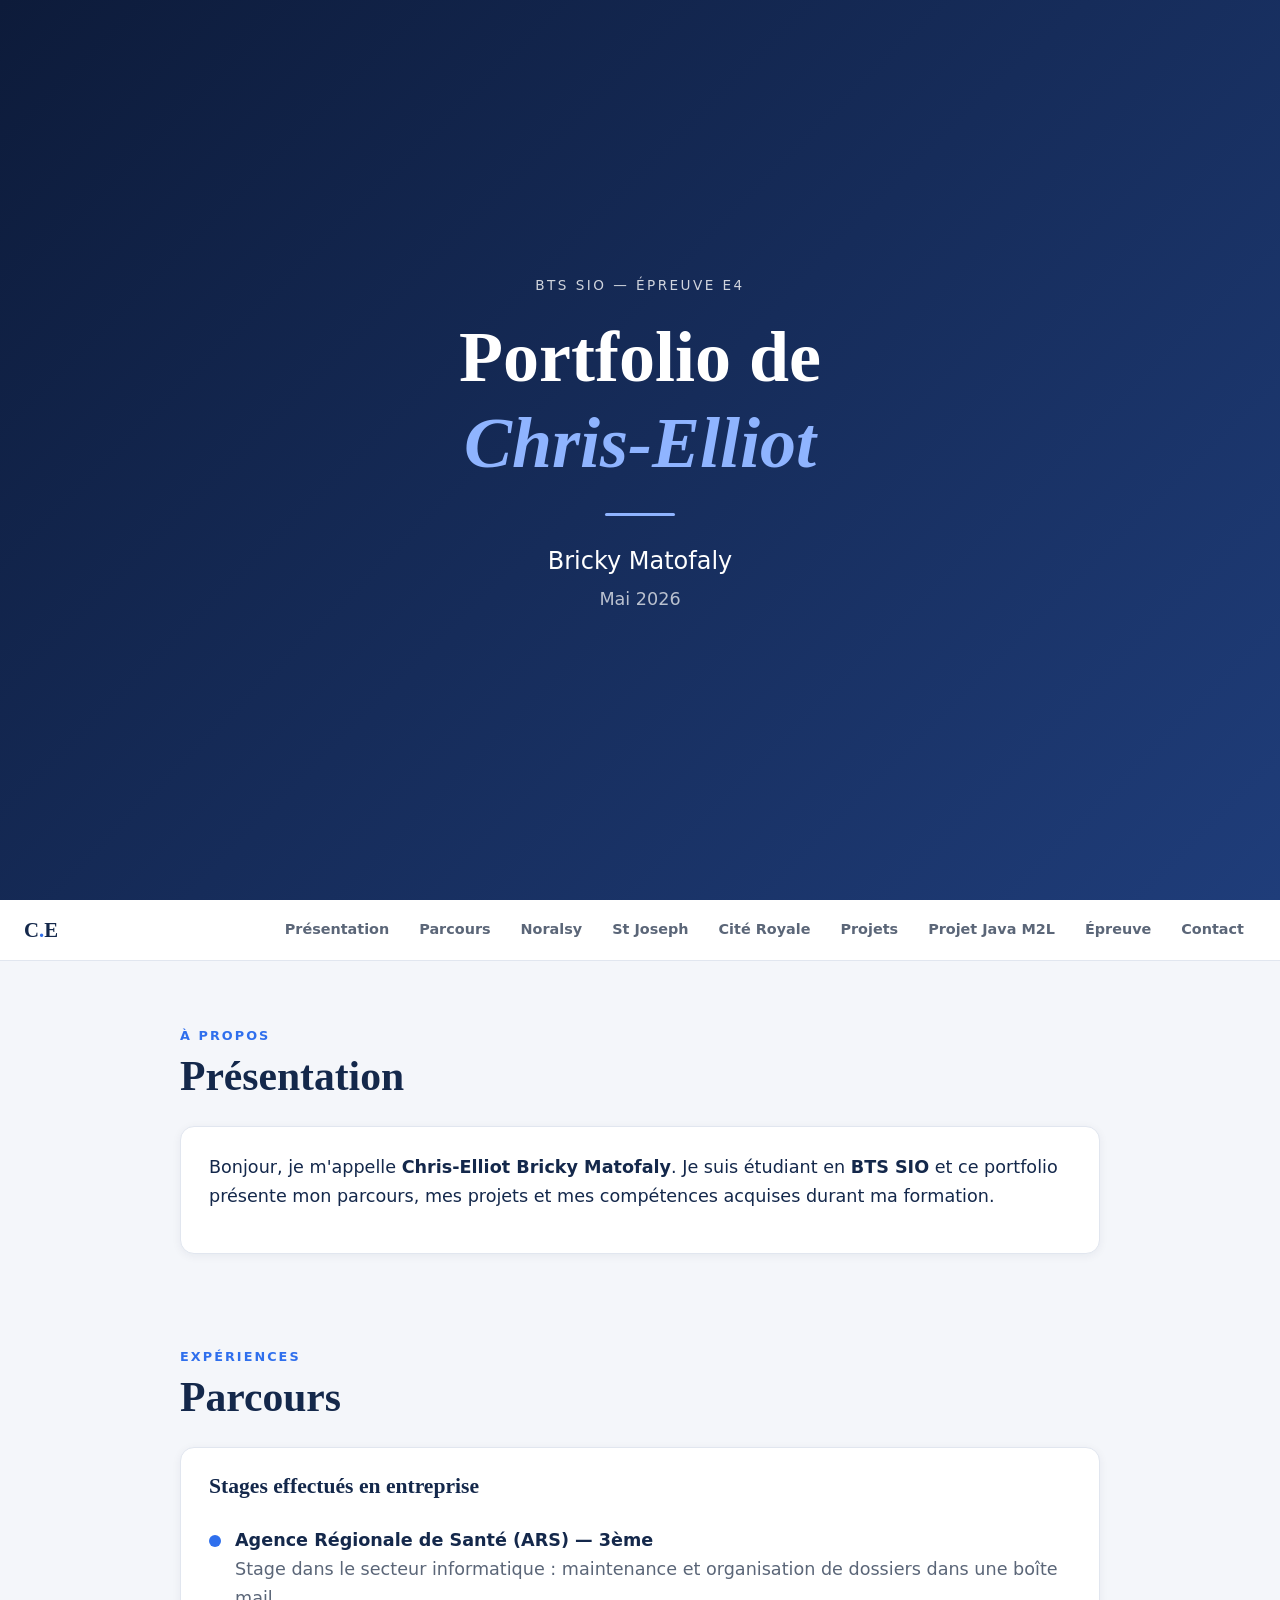
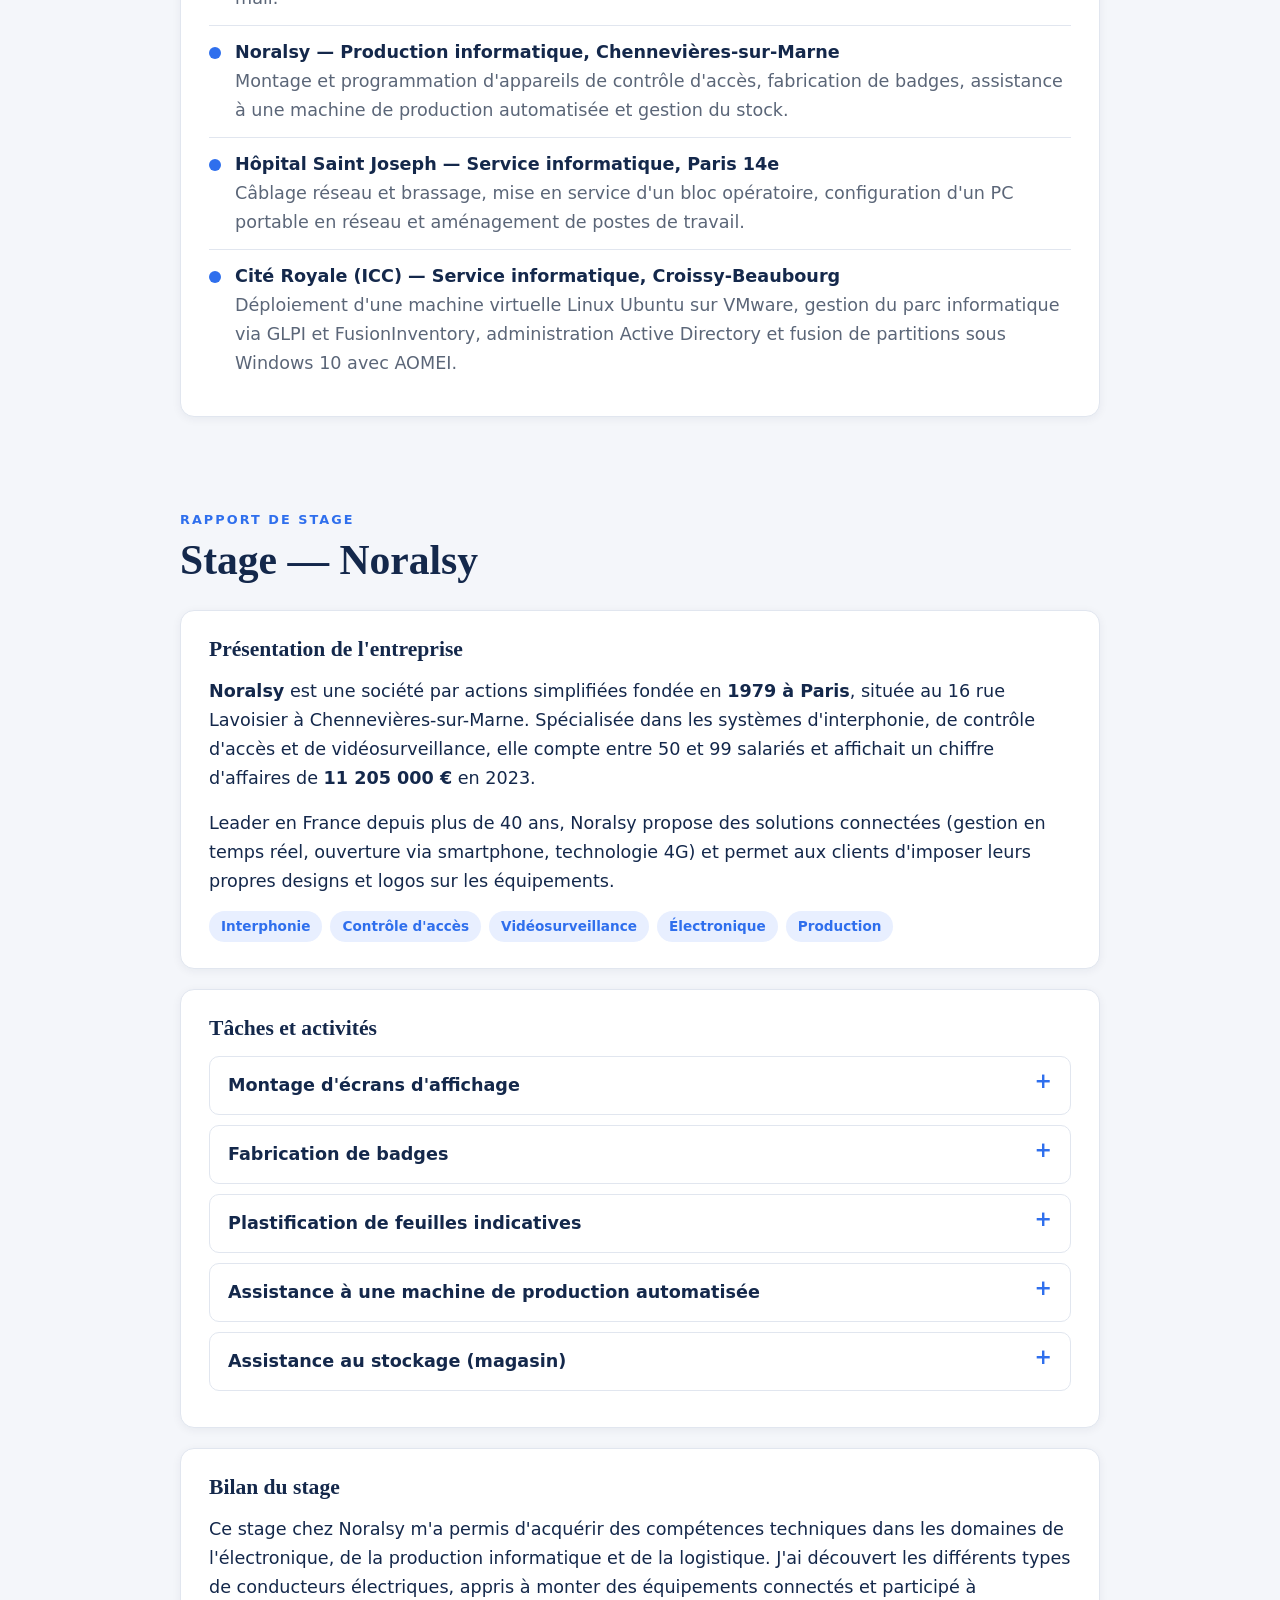
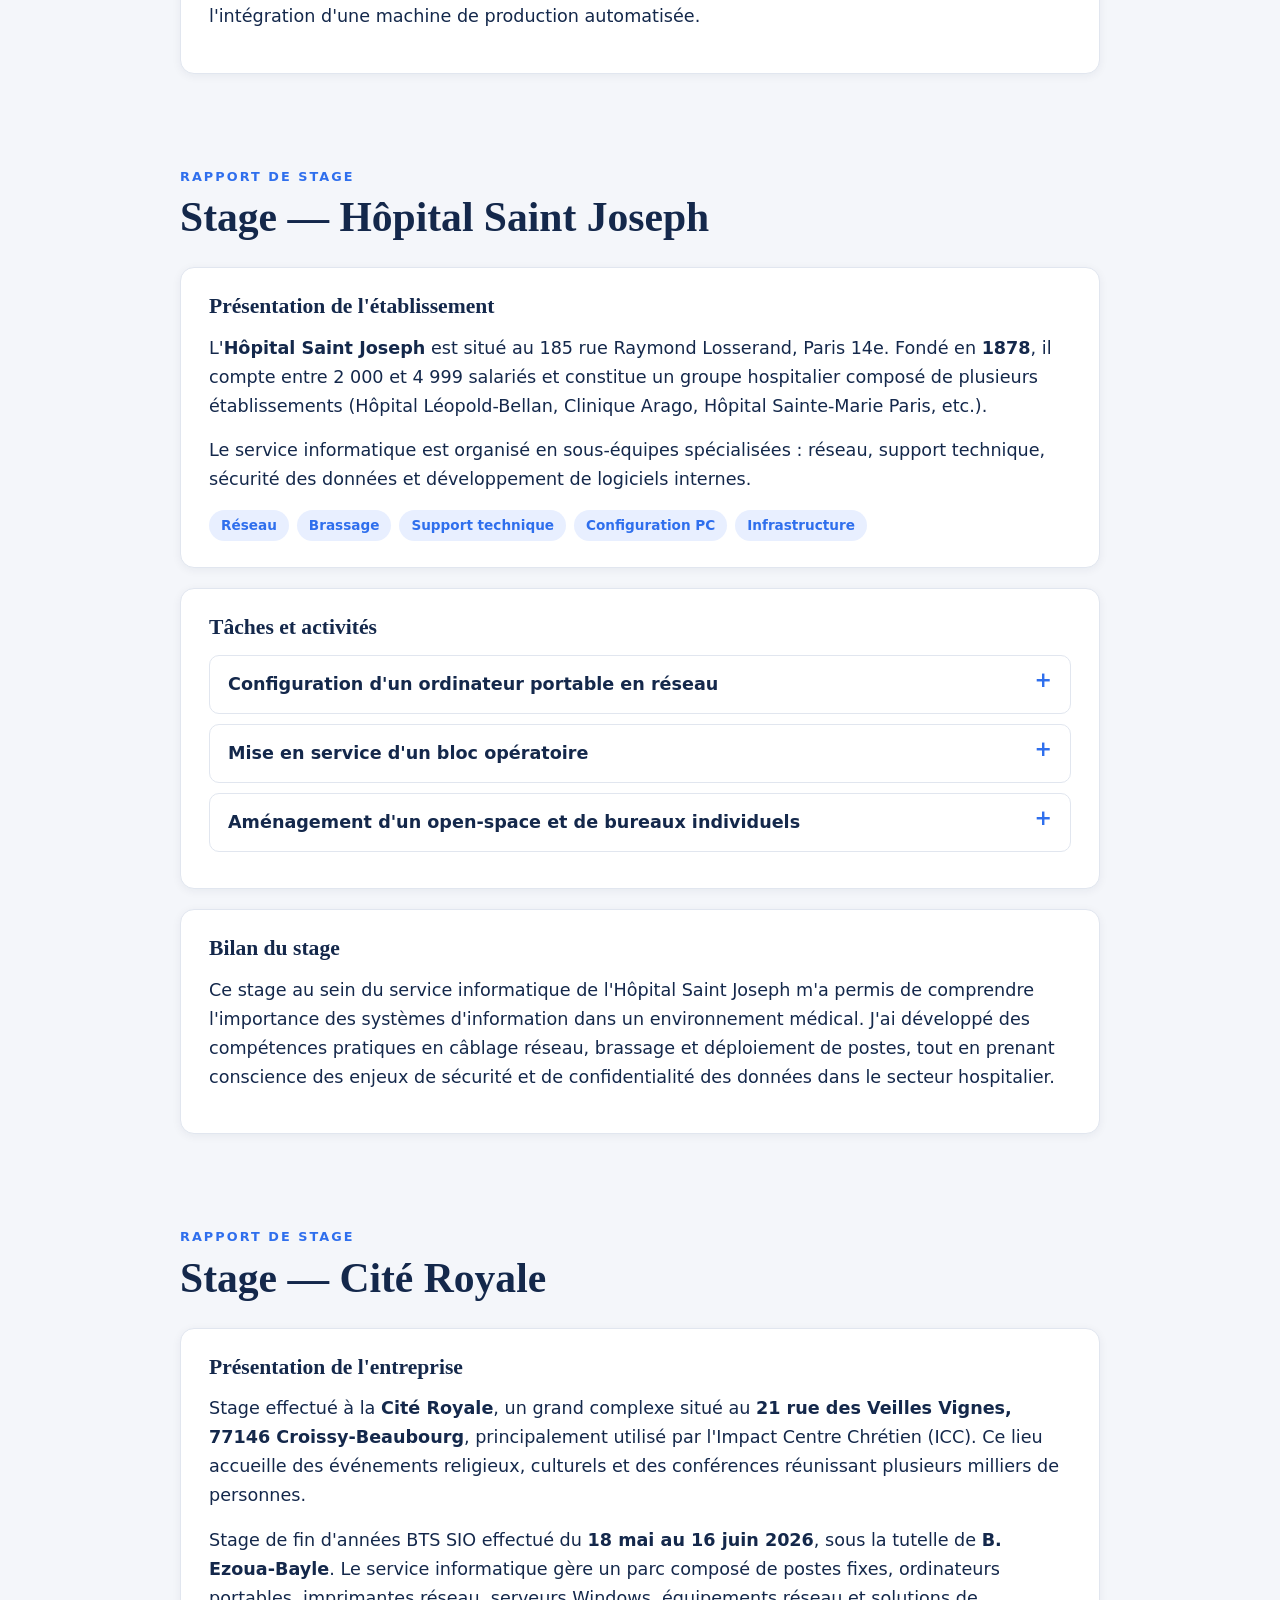
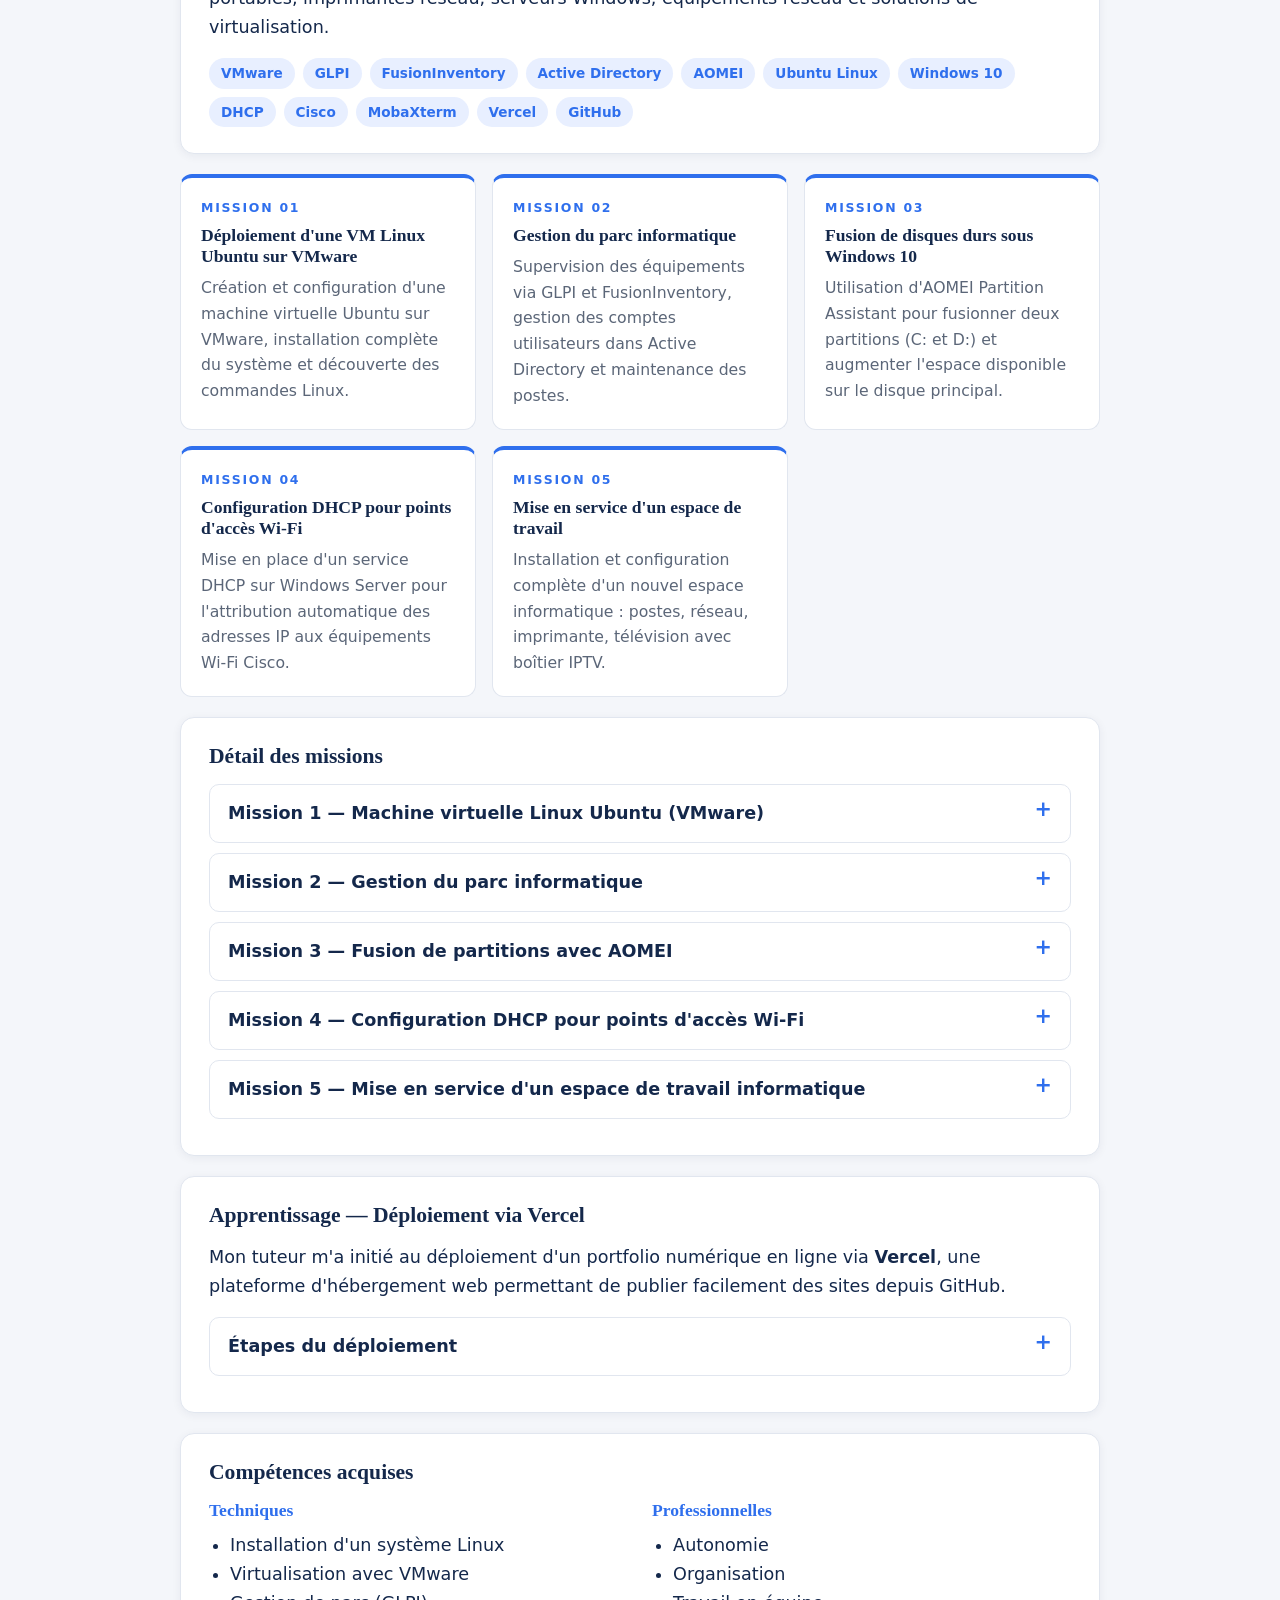
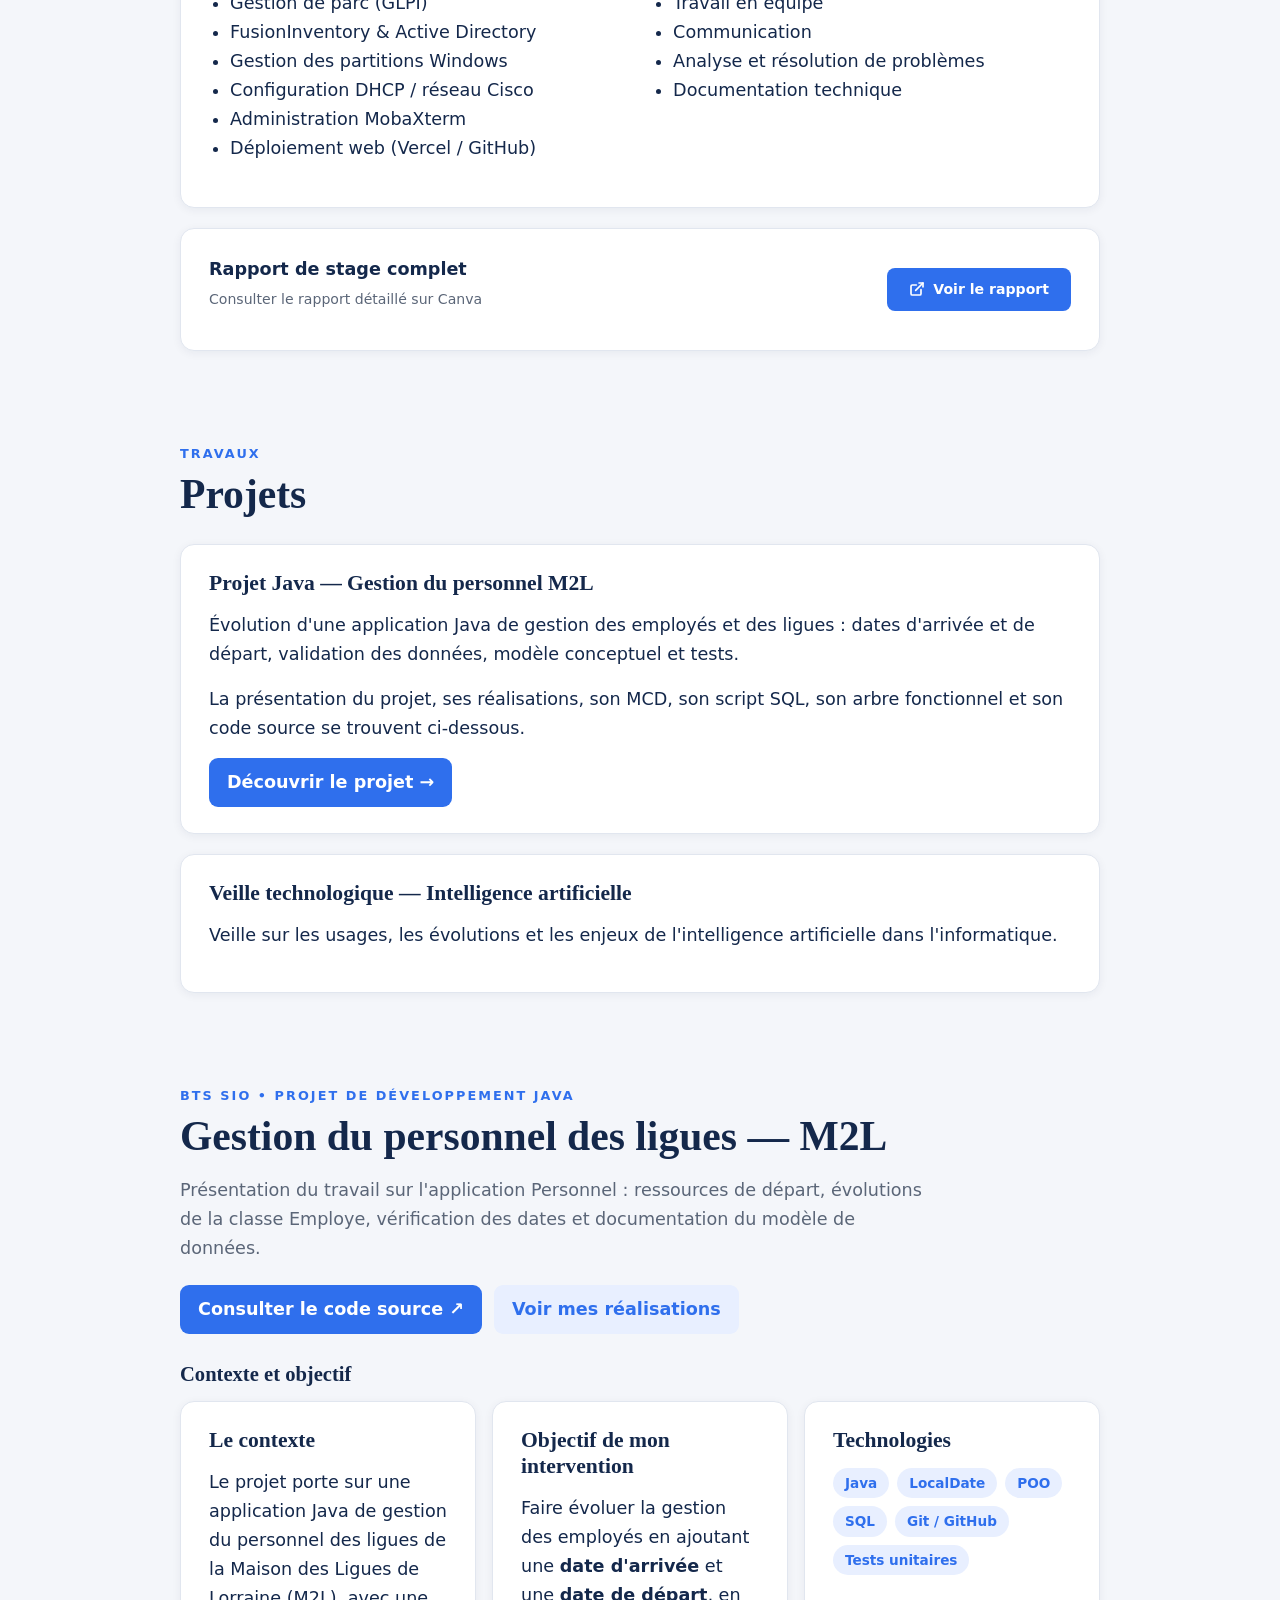
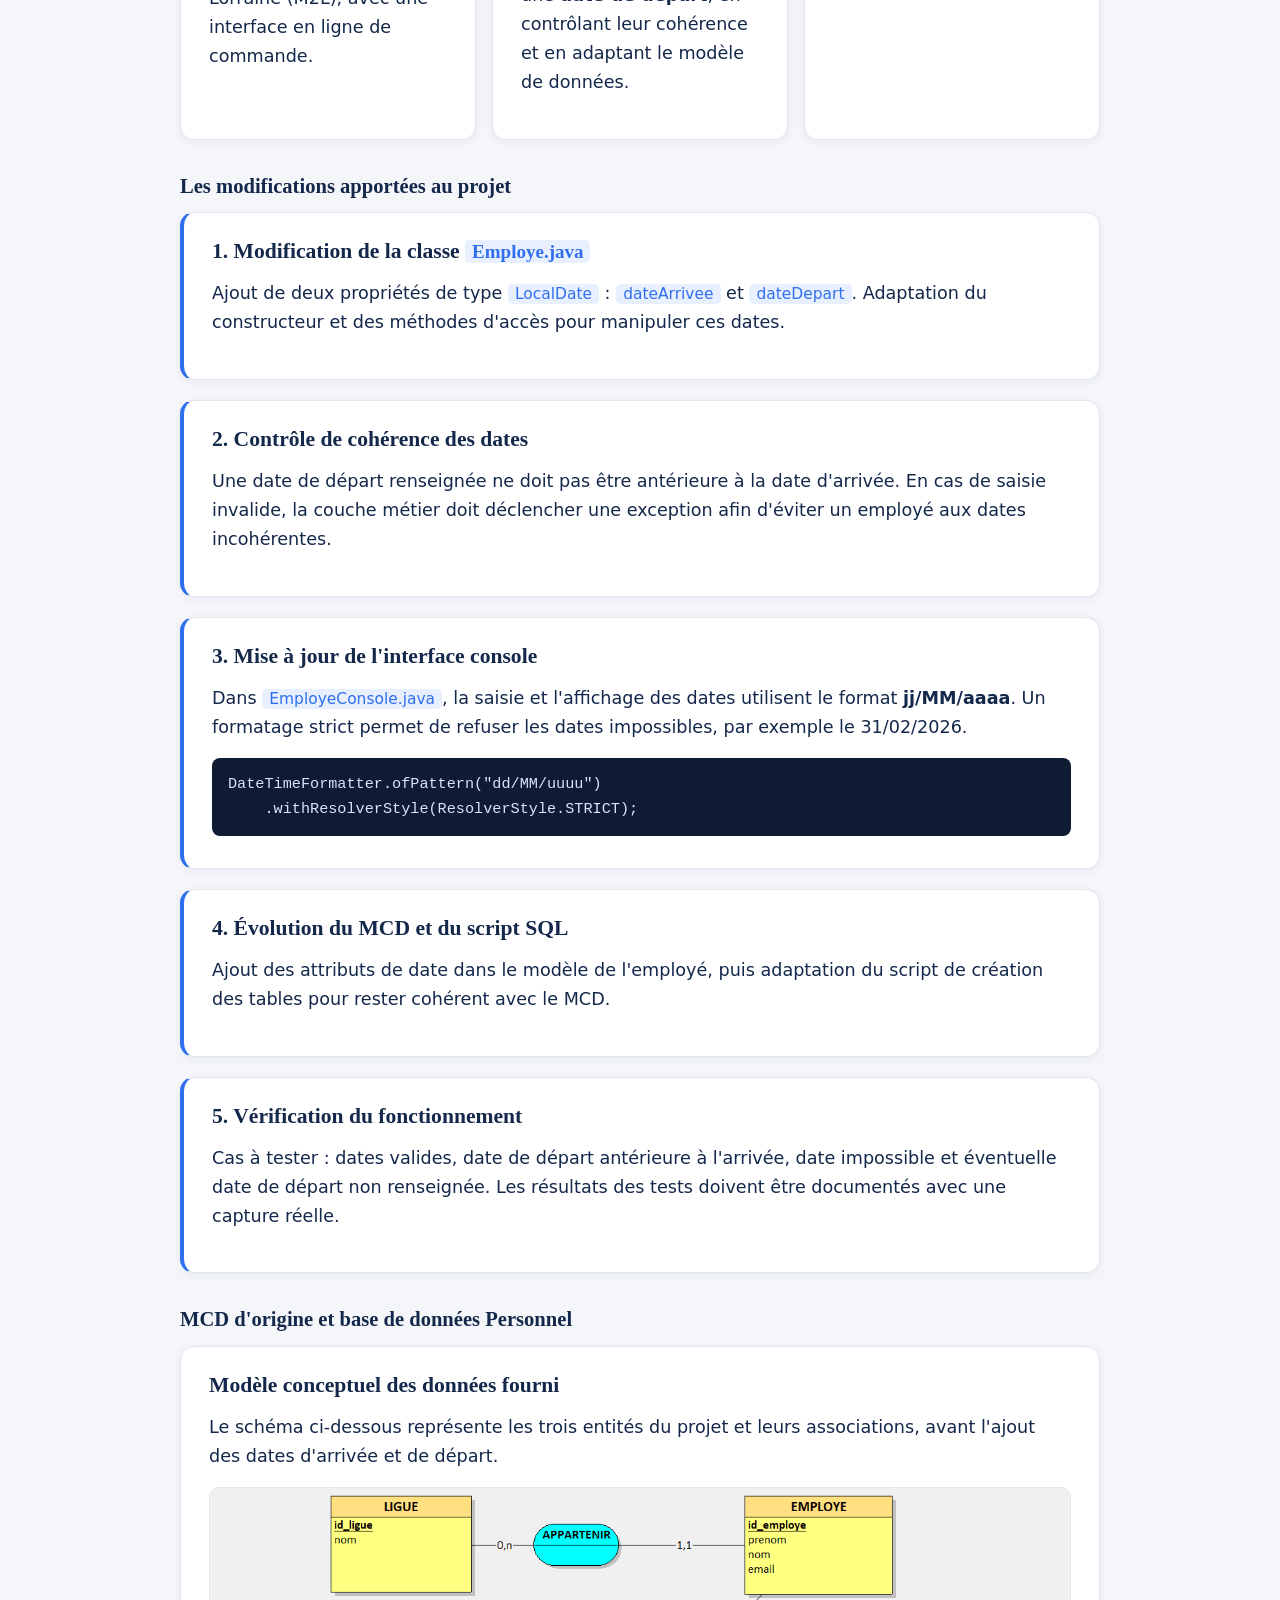
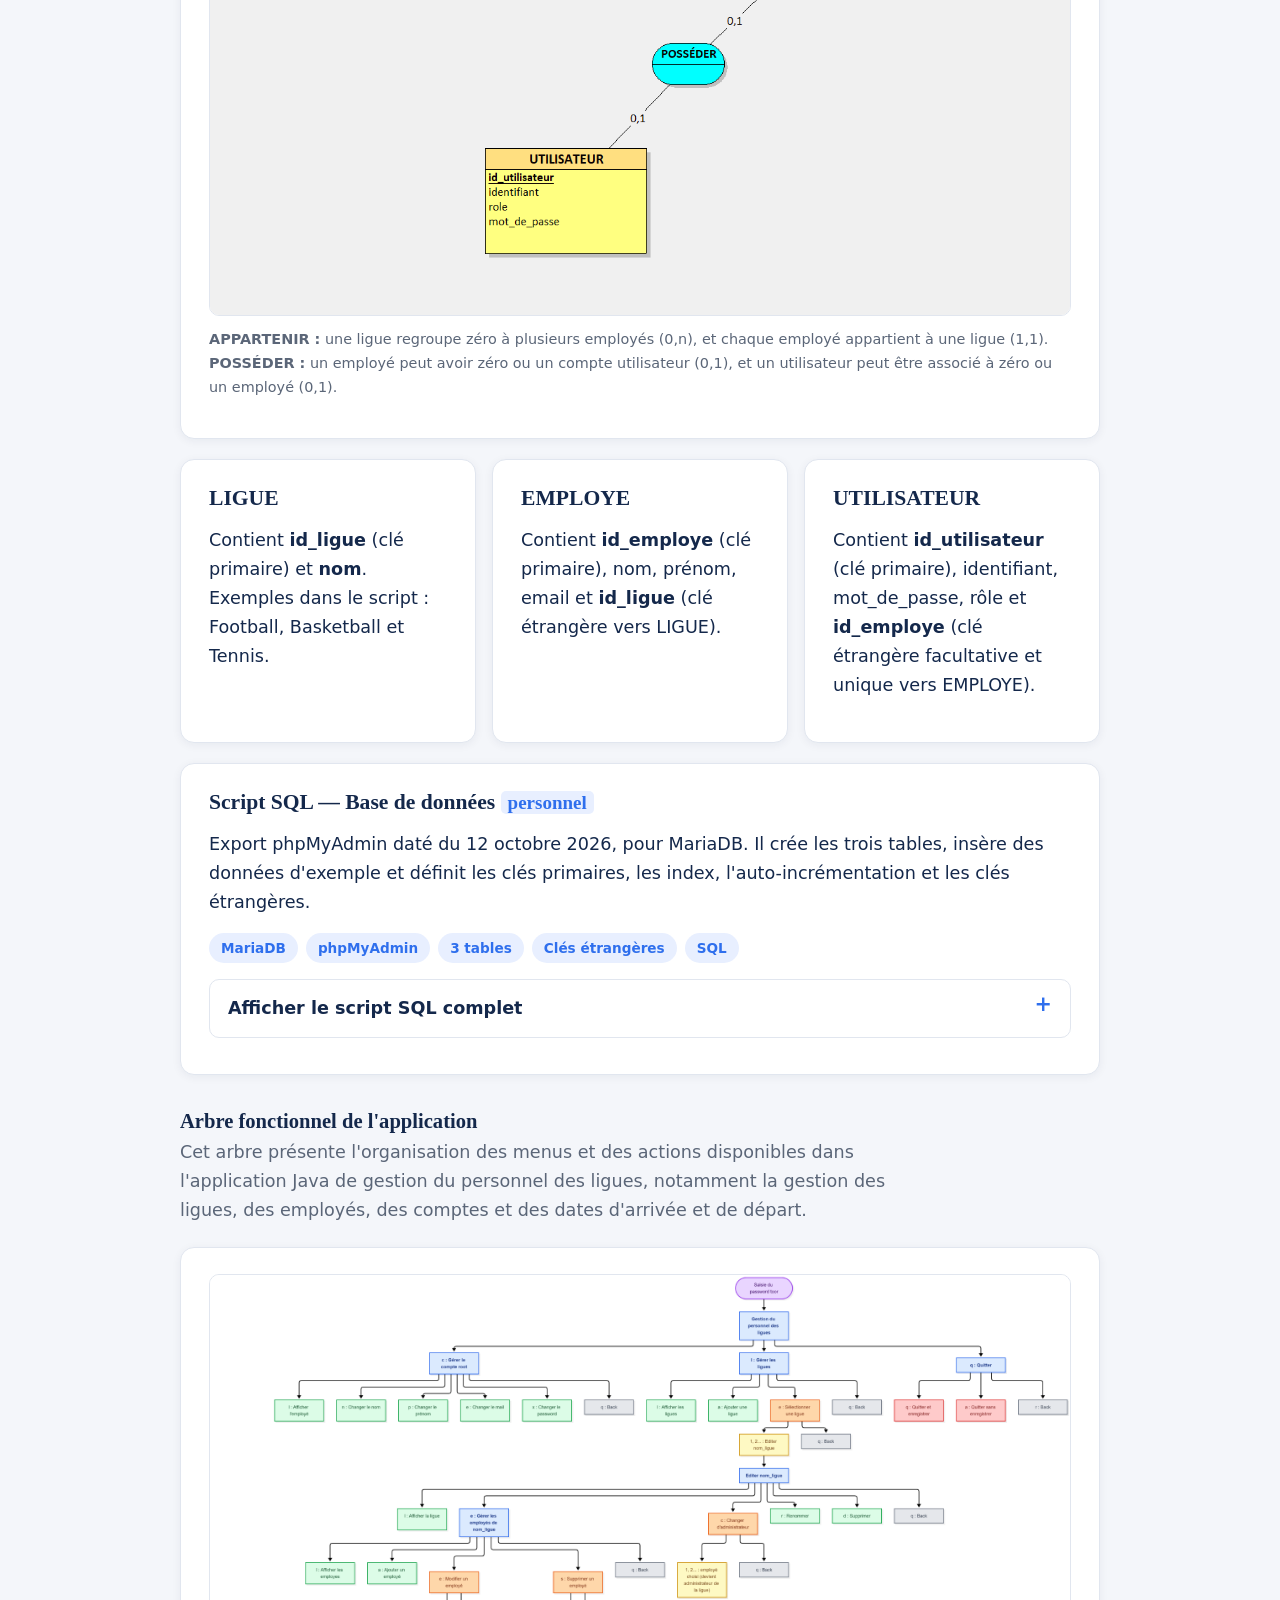
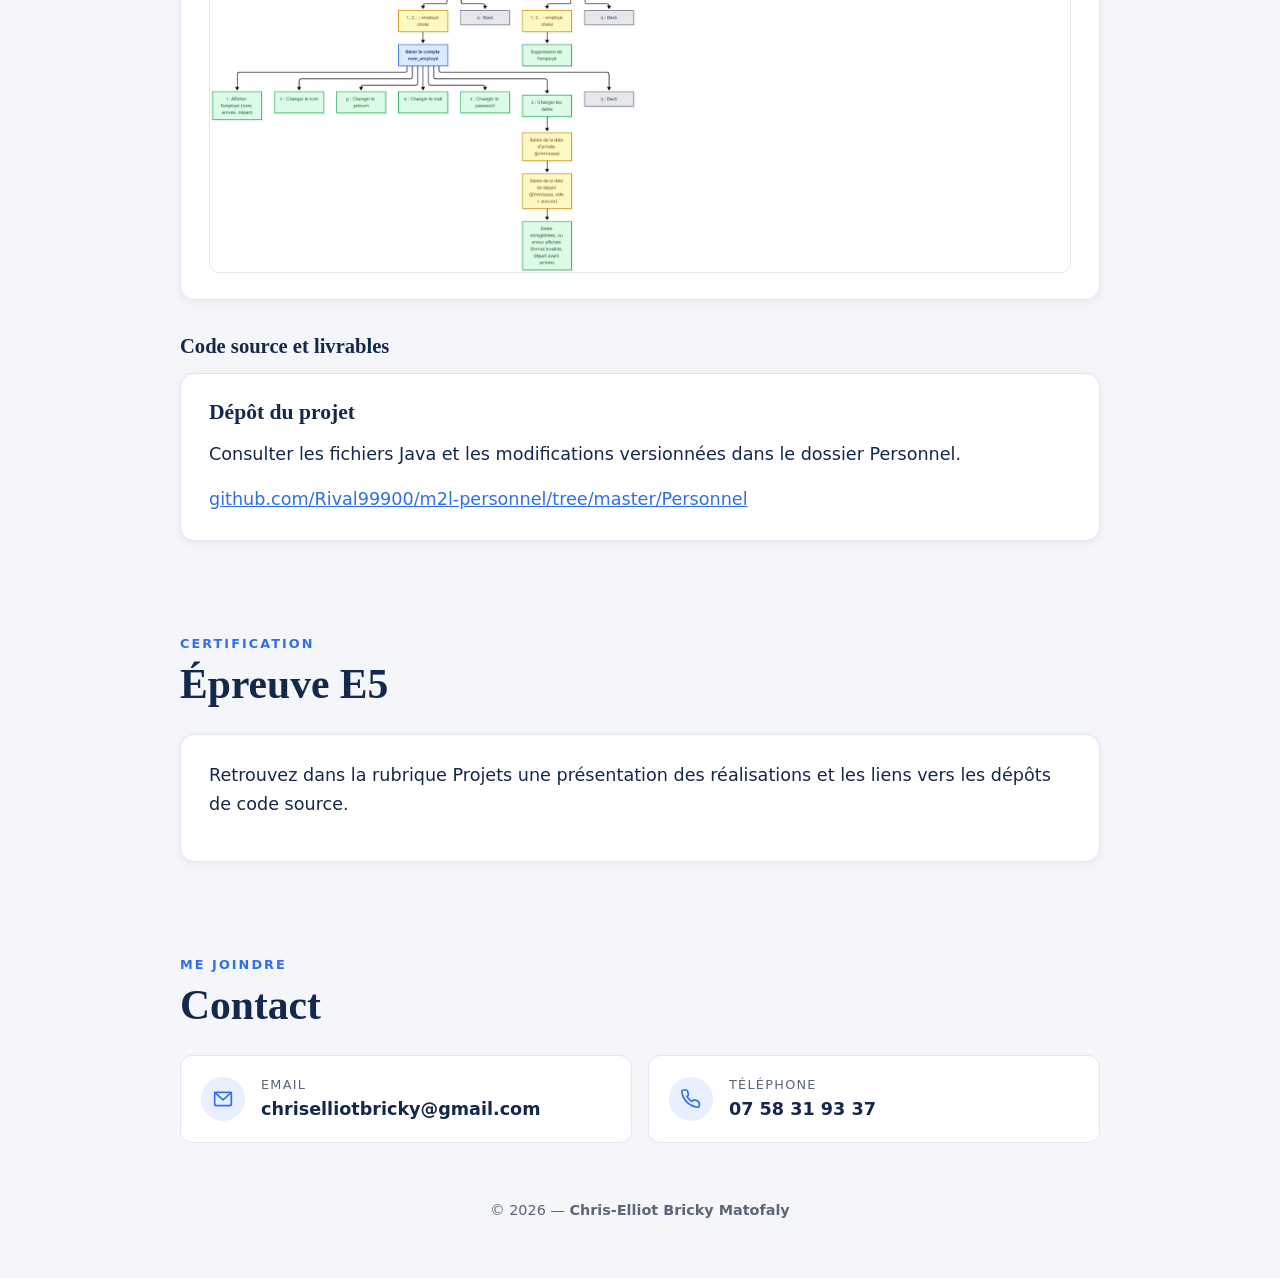
==== index.html @ e882fda9 "Rename index (6).html to index.html" ====
<!DOCTYPE html>
<html lang="fr">
<head>
  <meta charset="UTF-8" />
  <meta name="viewport" content="width=device-width, initial-scale=1.0" />
  <meta name="color-scheme" content="light dark" />
  <title>Portfolio — Chris-Elliot Bricky Matofaly</title>
  <link rel="stylesheet" href="fichier.css">
</head>
<body>

  <!-- HERO -->
  <section class="hero">
    <div class="hero-content">
      <span class="hero-eyebrow">BTS SIO — Épreuve E4</span>
      <h1>Portfolio de<br><em>Chris-Elliot</em></h1>
      <div class="hero-divider"></div>
      <p class="hero-sub">Bricky Matofaly</p>
      <p class="hero-date">Mai 2026</p>
    </div>
  </section>

  <!-- NAV -->
  <header>
    <span class="logo">C<span>.</span>E</span>
    <nav>
      <a href="#presentation">Présentation</a>
      <a href="#journey">Parcours</a>
      <a href="#stage-noralsy">Noralsy</a>
      <a href="#stage-hopital">St Joseph</a>
      <a href="#stage">Cité Royale</a>
      <a href="#projects">Projets</a>
       <a href="#projet-java">Projet Java M2L</a>
      <a href="#test">Épreuve</a>
      <a href="#contact">Contact</a>
    </nav>
  </header>

  <!-- PRÉSENTATION -->
  <div class="section-wrap" id="presentation">
    <p class="section-label">À propos</p>
    <h2 class="section-title">Présentation</h2>
    <div class="card">
      <p>
        Bonjour, je m'appelle <strong>Chris-Elliot Bricky Matofaly</strong>.
        Je suis étudiant en <strong>BTS SIO</strong> et ce portfolio présente mon parcours,
        mes projets et mes compétences acquises durant ma formation.
      </p>
    </div>
  </div>

  <!-- PARCOURS -->
  <div class="section-wrap" id="journey">
    <p class="section-label">Expériences</p>
    <h2 class="section-title">Parcours</h2>
    <div class="card">
      <h3>Stages effectués en entreprise</h3>

      <div class="stage">
        <div class="stage-dot"></div>
        <div class="stage-text">
          <strong>Agence Régionale de Santé (ARS) — 3ème</strong>
          Stage dans le secteur informatique : maintenance et organisation de dossiers dans une boîte mail.
        </div>
      </div>

      <div class="stage">
        <div class="stage-dot"></div>
        <div class="stage-text">
          <strong>Noralsy — Production informatique, Chennevières-sur-Marne</strong>
          Montage et programmation d'appareils de contrôle d'accès, fabrication de badges, assistance à une machine de production automatisée et gestion du stock.
        </div>
      </div>

      <div class="stage">
        <div class="stage-dot"></div>
        <div class="stage-text">
          <strong>Hôpital Saint Joseph — Service informatique, Paris 14e</strong>
          Câblage réseau et brassage, mise en service d'un bloc opératoire, configuration d'un PC portable en réseau et aménagement de postes de travail.
        </div>
      </div>

      <div class="stage">
        <div class="stage-dot"></div>
        <div class="stage-text">
          <strong>Cité Royale (ICC) — Service informatique, Croissy-Beaubourg</strong>
          Déploiement d'une machine virtuelle Linux Ubuntu sur VMware, gestion du parc informatique via GLPI et FusionInventory, administration Active Directory et fusion de partitions sous Windows 10 avec AOMEI.
        </div>
      </div>
    </div>
  </div>

  <!-- RAPPORT NORALSY -->
  <div class="section-wrap" id="stage-noralsy">
    <p class="section-label">Rapport de stage</p>
    <h2 class="section-title">Stage — Noralsy</h2>

    <div class="card">
      <h3>Présentation de l'entreprise</h3>
      <p>
        <strong>Noralsy</strong> est une société par actions simplifiées fondée en <strong>1979 à Paris</strong>,
        située au 16 rue Lavoisier à Chennevières-sur-Marne. Spécialisée dans les systèmes
        d'interphonie, de contrôle d'accès et de vidéosurveillance, elle compte entre 50 et 99 salariés
        et affichait un chiffre d'affaires de <strong>11 205 000 €</strong> en 2023.
      </p>
      <p>
        Leader en France depuis plus de 40 ans, Noralsy propose des solutions connectées
        (gestion en temps réel, ouverture via smartphone, technologie 4G) et permet aux clients
        d'imposer leurs propres designs et logos sur les équipements.
      </p>
      <div class="tag-row" style="margin-top:14px;">
        <span class="tag">Interphonie</span>
        <span class="tag">Contrôle d'accès</span>
        <span class="tag">Vidéosurveillance</span>
        <span class="tag">Électronique</span>
        <span class="tag">Production</span>
      </div>
    </div>

    <div class="card">
      <h3>Tâches et activités</h3>

      <details class="accordion">
        <summary>Montage d'écrans d'affichage</summary>
        <div class="accordion-body">
          <p>Montage et expédition d'écrans programmés par l'entreprise, contrôlables via un code client.</p>
          <ul>
            <li>Vissage du connecteur d'alimentation et de la prise Ethernet sur la plaque</li>
            <li>Fixation du PC et du routeur sur la plaque</li>
            <li>Branchement des câbles HDMI, USB et RJ45</li>
            <li>Insertion d'une carte SIM dans le PC</li>
            <li>Numérotation des équipements produits</li>
            <li>Programmation via câble de gravure puis câble Ethernet</li>
          </ul>
        </div>
      </details>

      <details class="accordion">
        <summary>Fabrication de badges</summary>
        <div class="accordion-body">
          <p>Application de peinture sur des badges à l'aide d'une machine dédiée :</p>
          <ul>
            <li>Prise d'une coque de badge et placement dans le moule</li>
            <li>Actionnement de la pédale pour imprimer la peinture via tampon</li>
            <li>Classement par couleur et caractéristiques</li>
          </ul>
        </div>
      </details>

      <details class="accordion">
        <summary>Plastification de feuilles indicatives</summary>
        <div class="accordion-body">
          <p>Plastification de feuilles de référence pour le classement du stock :</p>
          <ul>
            <li>Télécommandes à 4 boutons classées par couleur</li>
            <li>Badges en forme de clé pour préprogrammation</li>
            <li>Collage sur cartons par couleur pour mise en stock</li>
          </ul>
        </div>
      </details>

      <details class="accordion">
        <summary>Assistance à une machine de production automatisée</summary>
        <div class="accordion-body">
          <p>Participation à la mise en route d'une machine multi-fonctions (gravure, soudure, numérotation) :</p>
          <ul>
            <li>Chargement des badges sur le plateau circulaire d'entrée</li>
            <li>Soudure automatique pour fermer les badges</li>
            <li>Gravure et numérotation par ordre de rangement</li>
            <li>Détection des badges mal fermés et tri automatique</li>
            <li>Scan de conformité et conditionnement par 10 en boîtes</li>
          </ul>
        </div>
      </details>

      <details class="accordion">
        <summary>Assistance au stockage (magasin)</summary>
        <div class="accordion-body">
          <p>Travail en entrepôt pour préparer les commandes clients :</p>
          <ul>
            <li>Recherche des produits par numéro de série dans les rayons</li>
            <li>Préparation et emballage des colis</li>
            <li>Utilisation de tableurs pour suivre les références à expédier</li>
          </ul>
        </div>
      </details>
    </div>

    <div class="card">
      <h3>Bilan du stage</h3>
      <p>
        Ce stage chez Noralsy m'a permis d'acquérir des compétences techniques dans les domaines
        de l'électronique, de la production informatique et de la logistique. J'ai découvert les
        différents types de conducteurs électriques, appris à monter des équipements connectés et
        participé à l'intégration d'une machine de production automatisée.
      </p>
    </div>
  </div>

  <!-- RAPPORT HÔPITAL SAINT JOSEPH -->
  <div class="section-wrap" id="stage-hopital">
    <p class="section-label">Rapport de stage</p>
    <h2 class="section-title">Stage — Hôpital Saint Joseph</h2>

    <div class="card">
      <h3>Présentation de l'établissement</h3>
      <p>
        L'<strong>Hôpital Saint Joseph</strong> est situé au 185 rue Raymond Losserand, Paris 14e.
        Fondé en <strong>1878</strong>, il compte entre 2 000 et 4 999 salariés et constitue un
        groupe hospitalier composé de plusieurs établissements (Hôpital Léopold-Bellan, Clinique Arago,
        Hôpital Sainte-Marie Paris, etc.).
      </p>
      <p>
        Le service informatique est organisé en sous-équipes spécialisées : réseau, support technique,
        sécurité des données et développement de logiciels internes.
      </p>
      <div class="tag-row" style="margin-top:14px;">
        <span class="tag">Réseau</span>
        <span class="tag">Brassage</span>
        <span class="tag">Support technique</span>
        <span class="tag">Configuration PC</span>
        <span class="tag">Infrastructure</span>
      </div>
    </div>

    <div class="card">
      <h3>Tâches et activités</h3>

      <details class="accordion">
        <summary>Configuration d'un ordinateur portable en réseau</summary>
        <div class="accordion-body">
          <p>Mise en réseau complète d'un PC portable pour l'hôpital :</p>
          <ul>
            <li>Connexion au réseau général de l'hôpital via câble</li>
            <li>Saisie des mots de passe pour lancer la configuration automatique</li>
            <li>Suivi du téléchargement et finalisation de l'installation</li>
          </ul>
        </div>
      </details>

      <details class="accordion">
        <summary>Mise en service d'un bloc opératoire</summary>
        <div class="accordion-body">
          <p>Installation complète des équipements informatiques d'un service de réanimation (équipe de 5 personnes) :</p>
          <ul>
            <li>Récupération du matériel au sous-sol (PC, écrans, claviers/souris sans fil, câbles, imprimante)</li>
            <li>Installation des claviers et souris sans fil sur les postes dans les blocs</li>
            <li>Montage des postes de gestion en dehors des blocs opératoires</li>
            <li>Brassage des prises réseau (ex : prise NGI 11) dans la baie pour connexion au réseau hospitalier</li>
          </ul>
        </div>
      </details>

      <details class="accordion">
        <summary>Aménagement d'un open-space et de bureaux individuels</summary>
        <div class="accordion-body">
          <p>Installation complète de 3 bureaux individuels + un espace open-space :</p>
          <ul>
            <li>Installation pour chaque poste : écran Iiyama, PC Dell, clavier, souris, câble réseau</li>
            <li>Brassage de l'ensemble des prises dans une grande baie de brassage</li>
            <li>Mise en service et tests de connectivité</li>
          </ul>
        </div>
      </details>
    </div>

    <div class="card">
      <h3>Bilan du stage</h3>
      <p>
        Ce stage au sein du service informatique de l'Hôpital Saint Joseph m'a permis de comprendre
        l'importance des systèmes d'information dans un environnement médical. J'ai développé des
        compétences pratiques en câblage réseau, brassage et déploiement de postes, tout en prenant
        conscience des enjeux de sécurité et de confidentialité des données dans le secteur hospitalier.
      </p>
    </div>
  </div>

  <!-- RAPPORT DE STAGE — CITÉ ROYALE -->
  <div class="section-wrap" id="stage">
    <p class="section-label">Rapport de stage</p>
    <h2 class="section-title">Stage — Cité Royale</h2>

    <div class="card">
      <h3>Présentation de l'entreprise</h3>
      <p>
        Stage effectué à la <strong>Cité Royale</strong>, un grand complexe situé au
        <strong>21 rue des Veilles Vignes, 77146 Croissy-Beaubourg</strong>, principalement utilisé par
        l'Impact Centre Chrétien (ICC). Ce lieu accueille des événements religieux,
        culturels et des conférences réunissant plusieurs milliers de personnes.
      </p>
      <p>
        Stage de fin d'années BTS SIO effectué du <strong>18 mai au 16 juin 2026</strong>, sous la tutelle de <strong>B. Ezoua-Bayle</strong>.
        Le service informatique gère un parc composé de postes fixes, ordinateurs portables,
        imprimantes réseau, serveurs Windows, équipements réseau et solutions de virtualisation.
      </p>
      <div class="tag-row" style="margin-top:14px;">
        <span class="tag">VMware</span>
        <span class="tag">GLPI</span>
        <span class="tag">FusionInventory</span>
        <span class="tag">Active Directory</span>
        <span class="tag">AOMEI</span>
        <span class="tag">Ubuntu Linux</span>
        <span class="tag">Windows 10</span>
        <span class="tag">DHCP</span>
        <span class="tag">Cisco</span>
        <span class="tag">MobaXterm</span>
        <span class="tag">Vercel</span>
        <span class="tag">GitHub</span>
      </div>
    </div>

    <!-- 5 missions -->
    <div class="mission-grid">
      <div class="mission-card">
        <div class="mission-num">Mission 01</div>
        <h4>Déploiement d'une VM Linux Ubuntu sur VMware</h4>
        <p>Création et configuration d'une machine virtuelle Ubuntu sur VMware, installation complète du système et découverte des commandes Linux.</p>
      </div>
      <div class="mission-card">
        <div class="mission-num">Mission 02</div>
        <h4>Gestion du parc informatique</h4>
        <p>Supervision des équipements via GLPI et FusionInventory, gestion des comptes utilisateurs dans Active Directory et maintenance des postes.</p>
      </div>
      <div class="mission-card">
        <div class="mission-num">Mission 03</div>
        <h4>Fusion de disques durs sous Windows 10</h4>
        <p>Utilisation d'AOMEI Partition Assistant pour fusionner deux partitions (C: et D:) et augmenter l'espace disponible sur le disque principal.</p>
      </div>
      <div class="mission-card">
        <div class="mission-num">Mission 04</div>
        <h4>Configuration DHCP pour points d'accès Wi-Fi</h4>
        <p>Mise en place d'un service DHCP sur Windows Server pour l'attribution automatique des adresses IP aux équipements Wi-Fi Cisco.</p>
      </div>
      <div class="mission-card">
        <div class="mission-num">Mission 05</div>
        <h4>Mise en service d'un espace de travail</h4>
        <p>Installation et configuration complète d'un nouvel espace informatique : postes, réseau, imprimante, télévision avec boîtier IPTV.</p>
      </div>
    </div>

    <div class="card">
      <h3>Détail des missions</h3>

      <details class="accordion">
        <summary>Mission 1 — Machine virtuelle Linux Ubuntu (VMware)</summary>
        <div class="accordion-body">
          <p><strong>Objectif :</strong> créer un environnement de test sécurisé sans modifier le système hôte.</p>
          <p><strong>Étapes :</strong></p>
          <ul>
            <li>Téléchargement de l'image ISO officielle Ubuntu</li>
            <li>Création de la VM dans VMware (RAM, disque, processeurs)</li>
            <li>Installation et configuration du système (langue, clavier, utilisateur)</li>
            <li>Mise à jour du système et tests réseau</li>
          </ul>
          <p><strong>Commandes utilisées :</strong></p>
          <code>sudo apt update
sudo apt upgrade
ip a
pwd
ls</code>
          <p style="margin-top:10px;"><strong>Résultats :</strong> machine virtuelle fonctionnelle, compréhension de VMware et des bases Linux acquise.</p>
        </div>
      </details>

      <details class="accordion">
        <summary>Mission 2 — Gestion du parc informatique</summary>
        <div class="accordion-body">
          <p><strong>Outils utilisés :</strong></p>
          <ul>
            <li><strong>GLPI</strong> — inventaire, tickets d'incidents, gestion des utilisateurs</li>
            <li><strong>FusionInventory</strong> — remontée automatique des informations matérielles et logicielles</li>
            <li><strong>Active Directory</strong> — création de comptes, groupes, GPO, sécurité des postes</li>
          </ul>
          <p><strong>Tâches effectuées :</strong> consultation du parc, vérification des postes, supervision, déploiement de logiciels, assistance utilisateur.</p>
        </div>
      </details>

      <details class="accordion">
        <summary>Mission 3 — Fusion de partitions avec AOMEI</summary>
        <div class="accordion-body">
          <p><strong>Objectif :</strong> fusionner les partitions C: et D: pour augmenter l'espace disponible.</p>
          <p><strong>Étapes :</strong></p>
          <ul>
            <li>Analyse de la structure des disques existants</li>
            <li>Vérification et sauvegarde des données importantes</li>
            <li>Sélection des partitions et lancement de la fusion dans AOMEI</li>
            <li>Redémarrage et vérification finale du stockage et du démarrage Windows</li>
          </ul>
          <p><strong>Compétences développées :</strong> gestion du stockage Windows, compréhension des partitions, importance des sauvegardes.</p>
        </div>
      </details>

      <details class="accordion">
        <summary>Mission 4 — Configuration DHCP pour points d'accès Wi-Fi</summary>
        <div class="accordion-body">
          <p><strong>Objectif :</strong> permettre l'attribution automatique des adresses IP aux équipements Wi-Fi de l'entreprise.</p>
          <p><strong>Étapes :</strong></p>
          <ul>
            <li>Analyse de l'infrastructure réseau (points d'accès, switches, serveur Windows)</li>
            <li>Installation et activation du rôle DHCP sur Windows Server</li>
            <li>Configuration de l'étendue DHCP (plage IP, masque, passerelle, DNS, durée du bail)</li>
            <li>Connexion aux points d'accès Cisco via MobaXterm (CLI)</li>
            <li>Suivi des adresses IP dans un fichier Excel dédié</li>
            <li>Vérification de la connectivité et de l'attribution des adresses</li>
          </ul>
          <p><strong>Résultats :</strong> les équipements Wi-Fi obtiennent automatiquement leur configuration réseau sans intervention manuelle.</p>
        </div>
      </details>

      <details class="accordion">
        <summary>Mission 5 — Mise en service d'un espace de travail informatique</summary>
        <div class="accordion-body">
          <p><strong>Objectif :</strong> préparer et intégrer un nouvel espace de travail au réseau existant.</p>
          <p><strong>Étapes :</strong></p>
          <ul>
            <li>Analyse des besoins : nombre de postes, équipements, connexions réseau</li>
            <li>Installation des équipements : unités centrales, écrans, claviers, souris, câbles réseau, imprimante, télévision avec boîtier IPTV</li>
            <li>Vérification de la connectivité : réseau local, Internet, ressources partagées</li>
            <li>Test des imprimantes réseau (impression page de test)</li>
          </ul>
          <p><strong>Résultats :</strong> espace de travail entièrement opérationnel et intégré au réseau de l'entreprise.</p>
        </div>
      </details>
    </div>

    <!-- Apprentissage Vercel -->
    <div class="card">
      <h3>Apprentissage — Déploiement via Vercel</h3>
      <p>
        Mon tuteur m'a initié au déploiement d'un portfolio numérique en ligne via <strong>Vercel</strong>,
        une plateforme d'hébergement web permettant de publier facilement des sites depuis GitHub.
      </p>
      <details class="accordion" style="margin-top:16px;">
        <summary>Étapes du déploiement</summary>
        <div class="accordion-body">
          <ul>
            <li>Découverte de la structure du projet (HTML, CSS, images)</li>
            <li>Création d'un dépôt GitHub et envoi des fichiers</li>
            <li>Connexion du dépôt à Vercel et configuration des paramètres</li>
            <li>Déploiement automatique et génération de l'URL publique</li>
            <li>Vérifications : affichage, liens, images, compatibilité navigateurs</li>
            <li>Test de la mise à jour automatique après modification du dépôt GitHub</li>
          </ul>
          <p style="margin-top:10px;"><strong>Portfolio en ligne :</strong> <a href="https://portfolio-stage-five.vercel.app/" target="_blank" rel="noopener" style="color:var(--accent);">portfolio-stage-five.vercel.app</a></p>
        </div>
      </details>
    </div>

    <div class="card">
      <h3>Compétences acquises</h3>
      <div class="skills-grid">
        <div class="skills-block">
          <h4>Techniques</h4>
          <ul>
            <li>Installation d'un système Linux</li>
            <li>Virtualisation avec VMware</li>
            <li>Gestion de parc (GLPI)</li>
            <li>FusionInventory & Active Directory</li>
            <li>Gestion des partitions Windows</li>
            <li>Configuration DHCP / réseau Cisco</li>
            <li>Administration MobaXterm</li>
            <li>Déploiement web (Vercel / GitHub)</li>
          </ul>
        </div>
        <div class="skills-block">
          <h4>Professionnelles</h4>
          <ul>
            <li>Autonomie</li>
            <li>Organisation</li>
            <li>Travail en équipe</li>
            <li>Communication</li>
            <li>Analyse et résolution de problèmes</li>
            <li>Documentation technique</li>
          </ul>
        </div>
      </div>
    </div>

    <div class="card" style="display:flex; align-items:center; justify-content:space-between; flex-wrap:wrap; gap:16px;">
      <div>
        <p style="font-weight:600; color:var(--navy); margin-bottom:4px;">Rapport de stage complet</p>
        <p style="font-size:.88rem; color:var(--muted);">Consulter le rapport détaillé sur Canva</p>
      </div>
      <a href="https://canva.link/3xe6xn7w3ljon00" target="_blank" rel="noopener"
         style="display:inline-flex; align-items:center; gap:8px; background:var(--accent); color:#fff;
                text-decoration:none; padding:10px 22px; border-radius:8px; font-size:.88rem;
                font-weight:600; transition:opacity .2s;"
         onmouseover="this.style.opacity='.85'" onmouseout="this.style.opacity='1'">
        <svg width="16" height="16" viewBox="0 0 24 24" fill="none" stroke="currentColor" stroke-width="2.5" stroke-linecap="round" stroke-linejoin="round"><path d="M18 13v6a2 2 0 0 1-2 2H5a2 2 0 0 1-2-2V8a2 2 0 0 1 2-2h6"/><polyline points="15 3 21 3 21 9"/><line x1="10" y1="14" x2="21" y2="3"/></svg>
        Voir le rapport
      </a>
    </div>
  </div>

  <!-- PROJETS -->
  <div class="section-wrap" id="projects">
    <p class="section-label">Travaux</p>
    <h2 class="section-title">Projets</h2>
    <div class="card">
      <h3>Projet Java — Gestion du personnel M2L</h3>
      <p>Évolution d'une application Java de gestion des employés et des ligues : dates d'arrivée et de départ, validation des données, modèle conceptuel et tests.</p>
      <p>La présentation du projet, ses réalisations, son MCD, son script SQL, son arbre fonctionnel et son code source se trouvent ci-dessous.</p>
      <a href="#projet-java" style="display:inline-block;background:var(--accent);color:white;padding:10px 18px;border-radius:9px;text-decoration:none;font-weight:700">Découvrir le projet →</a>
    </div>
    <div class="card">
      <h3>Veille technologique — Intelligence artificielle</h3>
      <p>Veille sur les usages, les évolutions et les enjeux de l'intelligence artificielle dans l'informatique.</p>
    </div>
  </div>

  <!-- PROJET JAVA M2L -->
  <div class="section-wrap" id="projet-java">
    <p class="section-label">BTS SIO • Projet de développement Java</p>
    <h2 class="section-title">Gestion du personnel des ligues — M2L</h2>
    <p class="pj-sub">Présentation du travail sur l'application Personnel : ressources de départ, évolutions de la classe Employe, vérification des dates et documentation du modèle de données.</p>
    <div class="pj-btns" style="margin-bottom:28px">
      <a class="pj-btn" href="https://github.com/Rival99900/m2l-personnel/tree/master/Personnel" target="_blank" rel="noopener noreferrer">Consulter le code source ↗</a>
      <a class="pj-btn alt" href="#pj-realisations">Voir mes réalisations</a>
    </div>

    <!-- Contexte -->
    <h3 style="margin-bottom:14px">Contexte et objectif</h3>
    <div class="pj-grid" style="margin-bottom:34px">
      <article class="card"><h3>Le contexte</h3><p>Le projet porte sur une application Java de gestion du personnel des ligues de la Maison des Ligues de Lorraine (M2L), avec une interface en ligne de commande.</p></article>
      <article class="card"><h3>Objectif de mon intervention</h3><p>Faire évoluer la gestion des employés en ajoutant une <strong>date d'arrivée</strong> et une <strong>date de départ</strong>, en contrôlant leur cohérence et en adaptant le modèle de données.</p></article>
      <article class="card"><h3>Technologies</h3><div class="tag-row"><span class="tag">Java</span><span class="tag">LocalDate</span><span class="tag">POO</span><span class="tag">SQL</span><span class="tag">Git / GitHub</span><span class="tag">Tests unitaires</span></div></article>
    </div>

    <!-- Réalisations -->
    <h3 id="pj-realisations" style="margin-bottom:14px">Les modifications apportées au projet</h3>
    <div class="pj-timeline pj-card">
      <article class="card"><h3>1. Modification de la classe <span class="pj-inline">Employe.java</span></h3><p>Ajout de deux propriétés de type <span class="pj-inline">LocalDate</span> : <span class="pj-inline">dateArrivee</span> et <span class="pj-inline">dateDepart</span>. Adaptation du constructeur et des méthodes d'accès pour manipuler ces dates.</p></article>
      <article class="card"><h3>2. Contrôle de cohérence des dates</h3><p>Une date de départ renseignée ne doit pas être antérieure à la date d'arrivée. En cas de saisie invalide, la couche métier doit déclencher une exception afin d'éviter un employé aux dates incohérentes.</p></article>
      <article class="card"><h3>3. Mise à jour de l'interface console</h3><p>Dans <span class="pj-inline">EmployeConsole.java</span>, la saisie et l'affichage des dates utilisent le format <strong>jj/MM/aaaa</strong>. Un formatage strict permet de refuser les dates impossibles, par exemple le 31/02/2026.</p><code>DateTimeFormatter.ofPattern("dd/MM/uuuu")
    .withResolverStyle(ResolverStyle.STRICT);</code></article>
      <article class="card"><h3>4. Évolution du MCD et du script SQL</h3><p>Ajout des attributs de date dans le modèle de l'employé, puis adaptation du script de création des tables pour rester cohérent avec le MCD.</p></article>
      <article class="card"><h3>5. Vérification du fonctionnement</h3><p>Cas à tester : dates valides, date de départ antérieure à l'arrivée, date impossible et éventuelle date de départ non renseignée. Les résultats des tests doivent être documentés avec une capture réelle.</p></article>
    </div>

    <!-- MCD et script SQL fournis -->
    <h3 style="margin:34px 0 14px">MCD d'origine et base de données Personnel</h3>
    <div class="card">
      <h3>Modèle conceptuel des données fourni</h3>
      <p>Le schéma ci-dessous représente les trois entités du projet et leurs associations, avant l'ajout des dates d'arrivée et de départ.</p>
      <img src="[data-uri]" alt="MCD Personnel : Ligue, Employé et Utilisateur, avec les associations Appartenir et Posséder" style="display:block;width:100%;height:auto;border:1px solid var(--line);border-radius:10px;background:#f0f0f0">
      <p class="tiny" style="margin-top:12px"><strong>APPARTENIR :</strong> une ligue regroupe zéro à plusieurs employés (0,n), et chaque employé appartient à une ligue (1,1). <strong>POSSÉDER :</strong> un employé peut avoir zéro ou un compte utilisateur (0,1), et un utilisateur peut être associé à zéro ou un employé (0,1).</p>
    </div>
    <div class="pj-grid pj-card">
      <article class="card"><h3>LIGUE</h3><p>Contient <strong>id_ligue</strong> (clé primaire) et <strong>nom</strong>. Exemples dans le script : Football, Basketball et Tennis.</p></article>
      <article class="card"><h3>EMPLOYE</h3><p>Contient <strong>id_employe</strong> (clé primaire), nom, prénom, email et <strong>id_ligue</strong> (clé étrangère vers LIGUE).</p></article>
      <article class="card"><h3>UTILISATEUR</h3><p>Contient <strong>id_utilisateur</strong> (clé primaire), identifiant, mot_de_passe, rôle et <strong>id_employe</strong> (clé étrangère facultative et unique vers EMPLOYE).</p></article>
    </div>
    <div class="card">
      <h3>Script SQL — Base de données <span class="pj-inline">personnel</span></h3>
      <p>Export phpMyAdmin daté du 12 octobre 2026, pour MariaDB. Il crée les trois tables, insère des données d'exemple et définit les clés primaires, les index, l'auto-incrémentation et les clés étrangères.</p>
      <div class="tag-row" style="margin-bottom:16px"><span class="tag">MariaDB</span><span class="tag">phpMyAdmin</span><span class="tag">3 tables</span><span class="tag">Clés étrangères</span><span class="tag">SQL</span></div>
      <details class="accordion">
        <summary>Afficher le script SQL complet</summary>
        <div class="accordion-body"><pre class="sql-dump"><code>-- phpMyAdmin SQL Dump
-- version 5.2.1
-- https://www.phpmyadmin.net/
--
-- Hôte : 127.0.0.1
-- Généré le : lun. 12 oct. 2026 à 17:01
-- Version du serveur : 10.4.32-MariaDB
-- Version de PHP : 8.2.12

SET SQL_MODE = &quot;NO_AUTO_VALUE_ON_ZERO&quot;;
START TRANSACTION;
SET time_zone = &quot;+00:00&quot;;

/*!40101 SET @OLD_CHARACTER_SET_CLIENT=@@CHARACTER_SET_CLIENT */;
/*!40101 SET @OLD_CHARACTER_SET_RESULTS=@@CHARACTER_SET_RESULTS */;
/*!40101 SET @OLD_COLLATION_CONNECTION=@@COLLATION_CONNECTION */;
/*!40101 SET NAMES utf8mb4 */;

--
-- Base de données : `personnel`
--

-- --------------------------------------------------------

--
-- Structure de la table `employe`
--

CREATE TABLE `employe` (
  `id_employe` int(11) NOT NULL,
  `nom` varchar(100) DEFAULT NULL,
  `prenom` varchar(100) DEFAULT NULL,
  `email` varchar(100) DEFAULT NULL,
  `id_ligue` int(11) DEFAULT NULL
) ENGINE=InnoDB DEFAULT CHARSET=utf8mb4 COLLATE=utf8mb4_general_ci;

--
-- Déchargement des données de la table `employe`
--

INSERT INTO `employe` (`id_employe`, `nom`, `prenom`, `email`, `id_ligue`) VALUES
(1, &#x27;Dupont&#x27;, &#x27;Jean&#x27;, &#x27;jean@gmail.com&#x27;, 1),
(2, &#x27;Martin&#x27;, &#x27;Paul&#x27;, &#x27;paul@gmail.com&#x27;, 1),
(3, &#x27;Bernard&#x27;, &#x27;Marie&#x27;, &#x27;marie@gmail.com&#x27;, 2);

-- --------------------------------------------------------

--
-- Structure de la table `ligue`
--

CREATE TABLE `ligue` (
  `id_ligue` int(11) NOT NULL,
  `nom` varchar(100) DEFAULT NULL
) ENGINE=InnoDB DEFAULT CHARSET=utf8mb4 COLLATE=utf8mb4_general_ci;

--
-- Déchargement des données de la table `ligue`
--

INSERT INTO `ligue` (`id_ligue`, `nom`) VALUES
(1, &#x27;Football&#x27;),
(2, &#x27;Basketball&#x27;),
(3, &#x27;Tennis&#x27;);

-- --------------------------------------------------------

--
-- Structure de la table `utilisateur`
--

CREATE TABLE `utilisateur` (
  `id_utilisateur` int(11) NOT NULL,
  `identifiant` varchar(100) DEFAULT NULL,
  `mot_de_passe` varchar(255) DEFAULT NULL,
  `role` varchar(20) DEFAULT NULL,
  `id_employe` int(11) DEFAULT NULL
) ENGINE=InnoDB DEFAULT CHARSET=utf8mb4 COLLATE=utf8mb4_general_ci;

--
-- Déchargement des données de la table `utilisateur`
--

INSERT INTO `utilisateur` (`id_utilisateur`, `identifiant`, `mot_de_passe`, `role`, `id_employe`) VALUES
(1, &#x27;jean&#x27;, &#x27;A_DEFINIR&#x27;, &#x27;EMPLOYE&#x27;, 1),
(2, &#x27;paul&#x27;, &#x27;A_DEFINIR&#x27;, &#x27;ADMIN_LIGUE&#x27;, 2),
(3, &#x27;marie&#x27;, &#x27;A_DEFINIR&#x27;, &#x27;EMPLOYE&#x27;, 3),
(4, &#x27;root&#x27;, &#x27;A_DEFINIR&#x27;, &#x27;SUPER_ADMIN&#x27;, NULL);

--
-- Index pour les tables déchargées
--

--
-- Index pour la table `employe`
--
ALTER TABLE `employe`
  ADD PRIMARY KEY (`id_employe`),
  ADD KEY `id_ligue` (`id_ligue`);

--
-- Index pour la table `ligue`
--
ALTER TABLE `ligue`
  ADD PRIMARY KEY (`id_ligue`);

--
-- Index pour la table `utilisateur`
--
ALTER TABLE `utilisateur`
  ADD PRIMARY KEY (`id_utilisateur`),
  ADD UNIQUE KEY `identifiant` (`identifiant`),
  ADD UNIQUE KEY `id_employe` (`id_employe`);

--
-- AUTO_INCREMENT pour les tables déchargées
--

--
-- AUTO_INCREMENT pour la table `employe`
--
ALTER TABLE `employe`
  MODIFY `id_employe` int(11) NOT NULL AUTO_INCREMENT, AUTO_INCREMENT=4;

--
-- AUTO_INCREMENT pour la table `ligue`
--
ALTER TABLE `ligue`
  MODIFY `id_ligue` int(11) NOT NULL AUTO_INCREMENT, AUTO_INCREMENT=4;

--
-- AUTO_INCREMENT pour la table `utilisateur`
--
ALTER TABLE `utilisateur`
  MODIFY `id_utilisateur` int(11) NOT NULL AUTO_INCREMENT, AUTO_INCREMENT=5;

--
-- Contraintes pour les tables déchargées
--

--
-- Contraintes pour la table `employe`
--
ALTER TABLE `employe`
  ADD CONSTRAINT `employe_ibfk_1` FOREIGN KEY (`id_ligue`) REFERENCES `ligue` (`id_ligue`);

--
-- Contraintes pour la table `utilisateur`
--
ALTER TABLE `utilisateur`
  ADD CONSTRAINT `utilisateur_ibfk_1` FOREIGN KEY (`id_employe`) REFERENCES `employe` (`id_employe`);
COMMIT;

/*!40101 SET CHARACTER_SET_CLIENT=@OLD_CHARACTER_SET_CLIENT */;
/*!40101 SET CHARACTER_SET_RESULTS=@OLD_CHARACTER_SET_RESULTS */;
/*!40101 SET COLLATION_CONNECTION=@OLD_COLLATION_CONNECTION */;
</code></pre></div>
      </details>
    </div>

    <!-- Arbre fonctionnel -->
    <h3 style="margin:34px 0 14px">Arbre fonctionnel de l'application</h3>
    <p class="pj-sub">Cet arbre présente l'organisation des menus et des actions disponibles dans l'application Java de gestion du personnel des ligues, notamment la gestion des ligues, des employés, des comptes et des dates d'arrivée et de départ.</p>
    <div class="card">
      <img src="[data-uri]" alt="Arbre fonctionnel de l'application Java M2L" style="display:block;width:100%;height:auto;border:1px solid var(--line);border-radius:10px;background:#f0f0f0">
    </div>

    <!-- Sources -->
    <h3 style="margin:34px 0 14px">Code source et livrables</h3>
    <div class="pj-grid pj-card">
      <article class="card"><h3>Dépôt du projet</h3><p>Consulter les fichiers Java et les modifications versionnées dans le dossier Personnel.</p><p class="linkbar" style="margin:0"><a href="https://github.com/Rival99900/m2l-personnel/tree/master/Personnel" target="_blank" rel="noopener noreferrer">github.com/Rival99900/m2l-personnel/tree/master/Personnel</a></p></article>

    </div>

  </div>

  <!-- ÉPREUVE -->
  <div class="section-wrap" id="test">
    <p class="section-label">Certification</p>
    <h2 class="section-title">Épreuve E5</h2>
    <div class="card"><p>Retrouvez dans la rubrique Projets une présentation des réalisations et les liens vers les dépôts de code source.</p></div>
  </div>

  <!-- CONTACT -->
  <div class="section-wrap" id="contact">
    <p class="section-label">Me joindre</p>
    <h2 class="section-title">Contact</h2>
    <div class="contact-grid">
      <div class="contact-item">
        <div class="contact-icon">
          <svg viewBox="0 0 24 24"><rect x="2" y="4" width="20" height="16" rx="2"/><polyline points="2,4 12,13 22,4"/></svg>
        </div>
        <div>
          <div class="contact-label">Email</div>
          <div class="contact-value">chriselliotbricky@gmail.com</div>
        </div>
      </div>
      <div class="contact-item">
        <div class="contact-icon">
          <svg viewBox="0 0 24 24"><path d="M22 16.92v3a2 2 0 0 1-2.18 2 19.79 19.79 0 0 1-8.63-3.07A19.5 19.5 0 0 1 4.07 12a19.79 19.79 0 0 1-3.07-8.67A2 2 0 0 1 2.98 1.2h3a2 2 0 0 1 2 1.72c.127.96.361 1.903.7 2.81a2 2 0 0 1-.45 2.11L7.09 8.91a16 16 0 0 0 6 6l1.27-1.27a2 2 0 0 1 2.11-.45c.907.339 1.85.573 2.81.7a2 2 0 0 1 1.72 2.02z"/></svg>
        </div>
        <div>
          <div class="contact-label">Téléphone</div>
          <div class="contact-value">07 58 31 93 37</div>
        </div>
      </div>
    </div>
  </div>

  <!-- FOOTER -->
  <footer>
    &copy; 2026 — <strong>Chris-Elliot Bricky Matofaly</strong>
  </footer>

</body>
</html>
---- fichier.css ----
:root{
  --navy:#14284b; --accent:#2f6fed; --muted:#5b6678;
  --bg:#f4f6fa; --card:#ffffff; --line:#e1e6ef; --tag:#e8efff; --code:#0f1b33; --codefg:#d7e3ff;
  color-scheme:light;
  box-sizing:border-box;
  padding-top:env(safe-area-inset-top,0px); padding-bottom:env(safe-area-inset-bottom,0px);
}
@media (prefers-color-scheme:dark){
  :root:not([data-theme="light"]){
    --navy:#e8eefc; --accent:#6b9bff; --muted:#9aa6bd;
    --bg:#0e1524; --card:#17203a; --line:#27324f; --tag:#22305a; --code:#0a1020; --codefg:#d7e3ff;
    color-scheme:dark;
  }
}
:root[data-theme="dark"]{
  --navy:#e8eefc; --accent:#6b9bff; --muted:#9aa6bd;
  --bg:#0e1524; --card:#17203a; --line:#27324f; --tag:#22305a; --code:#0a1020; --codefg:#d7e3ff;
  color-scheme:dark;
}
*,*::before,*::after{box-sizing:border-box}
html{scroll-behavior:smooth;scroll-padding-top:70px}
body{margin:0;background:var(--bg);color:var(--navy);font-family:system-ui,-apple-system,"Segoe UI",Roboto,sans-serif;font-size:1.1rem;line-height:1.65}
h1,h2,h3,h4{font-family:Georgia,"Times New Roman",serif;line-height:1.2;margin:0}
p{margin:0 0 .9em}
a{color:var(--accent)}

/* HERO */
.hero{min-height:100vh;display:flex;align-items:center;justify-content:center;text-align:center;padding:40px 20px;background:linear-gradient(135deg,#0d1b3a,#1f3d7a);color:#fff}
.hero-eyebrow{display:inline-block;font-size:.85rem;letter-spacing:.18em;text-transform:uppercase;opacity:.8;margin-bottom:18px}
.hero h1{font-size:clamp(2.4rem,7vw,4.5rem)}
.hero h1 em{color:#8fb4ff;font-style:italic}
.hero-divider{width:70px;height:3px;background:#8fb4ff;margin:26px auto;border-radius:2px}
.hero-sub{font-size:1.5rem;margin-bottom:4px}
.hero-date{opacity:.7}

/* NAV */
header{position:sticky;top:env(safe-area-inset-top,0px);z-index:10;display:flex;align-items:center;justify-content:space-between;gap:16px;padding:12px 24px;background:var(--card);border-bottom:1px solid var(--line)}
.logo{font-family:Georgia,serif;font-weight:700;font-size:1.3rem}
.logo span{color:var(--accent)}
nav{display:flex;gap:6px;overflow-x:auto}
nav a{white-space:nowrap;text-decoration:none;color:var(--muted);font-size:.9rem;font-weight:600;padding:6px 12px;border-radius:999px}
nav a:hover{background:var(--tag);color:var(--accent)}

/* SECTIONS */
.section-wrap{max-width:960px;margin:0 auto;padding:64px 20px 8px}
.section-label{text-transform:uppercase;letter-spacing:.16em;font-size:.8rem;font-weight:700;color:var(--accent);margin-bottom:6px}
.section-title{font-size:clamp(1.8rem,4vw,2.6rem);margin-bottom:24px}
.card{background:var(--card);border:1px solid var(--line);border-radius:14px;padding:26px 28px;margin-bottom:20px;box-shadow:0 2px 10px rgba(20,40,75,.06)}
.card h3{font-size:1.35rem;margin-bottom:14px}

/* PARCOURS */
.stage{display:flex;gap:14px;padding:12px 0;border-top:1px solid var(--line)}
.stage:first-of-type{border-top:0}
.stage-dot{flex:none;width:12px;height:12px;margin-top:9px;border-radius:50%;background:var(--accent)}
.stage-text strong{display:block}
.stage-text{color:var(--muted)}
.stage-text strong{color:var(--navy)}

/* TAGS */
.tag-row{display:flex;flex-wrap:wrap;gap:8px}
.tag{background:var(--tag);color:var(--accent);font-size:.85rem;font-weight:600;padding:4px 12px;border-radius:999px}

/* ACCORDEONS */
.accordion{border:1px solid var(--line);border-radius:10px;margin-bottom:10px;overflow:hidden}
.accordion summary{cursor:pointer;padding:14px 18px;font-weight:600;list-style:none;display:flex;justify-content:space-between;gap:12px}
.accordion summary::-webkit-details-marker{display:none}
.accordion summary::after{content:"+";color:var(--accent);font-size:1.3rem;line-height:1}
.accordion[open] summary::after{content:"–"}
.accordion[open] summary{background:var(--tag);color:var(--accent)}
.accordion-body{padding:16px 18px 6px}
.accordion-body ul,.skills-block ul{padding-left:1.2em;margin:0 0 1em}
.accordion-body li{margin-bottom:4px}
code{display:block;white-space:pre;overflow-x:auto;background:var(--code);color:var(--codefg);font-family:ui-monospace,Consolas,monospace;font-size:.95rem;padding:14px 16px;border-radius:8px;margin-bottom:6px}

/* MISSIONS */
.mission-grid{display:grid;grid-template-columns:repeat(auto-fit,minmax(260px,1fr));gap:16px;margin-bottom:20px}
.mission-card{background:var(--card);border:1px solid var(--line);border-top:4px solid var(--accent);border-radius:12px;padding:20px}
.mission-num{font-size:.78rem;font-weight:700;letter-spacing:.14em;text-transform:uppercase;color:var(--accent);margin-bottom:6px}
.mission-card h4{font-size:1.1rem;margin-bottom:8px}
.mission-card p{color:var(--muted);font-size:.98rem;margin:0}

/* COMPETENCES */
.skills-grid{display:grid;grid-template-columns:repeat(auto-fit,minmax(240px,1fr));gap:24px}
.skills-block h4{color:var(--accent);margin-bottom:10px}

/* EPREUVE */
.steps{margin-top:18px;display:grid;gap:12px}
.step{display:flex;gap:14px;align-items:flex-start}
.step-num{flex:none;width:34px;height:34px;border-radius:50%;background:var(--accent);color:#fff;font-weight:700;display:grid;place-items:center}
.step-body{padding-top:3px}

/* SQL DUMP */
.sql-dump{margin:0 0 12px;max-height:460px;overflow:auto;border-radius:8px}
.sql-dump code{display:block;white-space:pre;font-size:.78rem;line-height:1.6;margin:0;min-width:max-content}

/* CONTACT */
.contact-grid{display:grid;grid-template-columns:repeat(auto-fit,minmax(260px,1fr));gap:16px}
.contact-item{display:flex;align-items:center;gap:16px;background:var(--card);border:1px solid var(--line);border-radius:12px;padding:18px 20px}
.contact-icon{width:44px;height:44px;border-radius:50%;background:var(--tag);display:grid;place-items:center}
.contact-icon svg{width:20px;height:20px;fill:none;stroke:var(--accent);stroke-width:2;stroke-linecap:round;stroke-linejoin:round}
.contact-label{font-size:.8rem;text-transform:uppercase;letter-spacing:.1em;color:var(--muted)}
.contact-value{font-weight:600;overflow-wrap:anywhere}


/* PROJET JAVA M2L (ex personnel.html) */
.pj-grid{display:grid;grid-template-columns:repeat(auto-fit,minmax(260px,1fr));gap:16px;margin-bottom:20px}
.pj-grid .card{margin-bottom:0}
.pj-sub{color:var(--muted);margin:-10px 0 22px;max-width:760px}
.pj-card ul{margin:8px 0 0;padding-left:1.2em}
.pj-card li{margin:5px 0}
.pj-timeline .card{border-left:4px solid var(--accent)}
.pj-figure{border:2px dashed var(--line);background:var(--bg);border-radius:14px;min-height:150px;display:flex;align-items:center;justify-content:center;text-align:center;padding:22px;margin:16px 0}
.pj-figure strong{display:block}
.pj-figure span{display:block;color:var(--muted);font-size:.9rem;margin-top:6px}
.pj-figure img{max-width:100%;height:auto;border-radius:8px}
.pj-entity{background:var(--card);border:1px solid var(--line);border-radius:9px;max-width:340px;margin:12px auto 0;text-align:left;padding:12px 18px;font-size:1rem}
.pj-entity b{color:var(--accent);display:block}
.pj-note{border-left:4px solid #e7a13d;background:rgba(231,161,61,.14);padding:14px 17px;border-radius:8px;margin-top:18px}
.tiny{font-size:.9rem;color:var(--muted)}
.pj-table{width:100%;border-collapse:collapse;font-size:.95rem;margin-bottom:10px}
.pj-table th,.pj-table td{border-bottom:1px solid var(--line);padding:10px;text-align:left;vertical-align:top}
.pj-table th{background:var(--tag);color:var(--accent)}
.pj-scroll{overflow-x:auto}
.pj-btns{display:flex;flex-wrap:wrap;gap:12px;margin-top:6px}
.pj-btn{display:inline-block;background:var(--accent);color:#fff;text-decoration:none;padding:10px 18px;border-radius:9px;font-weight:700}
.pj-btn.alt{background:var(--tag);color:var(--accent)}
.pj-inline{display:inline;background:var(--tag);color:var(--accent);padding:1px 7px;border-radius:5px;font-size:.88em;white-space:normal;margin:0}
.linkbar{overflow-wrap:anywhere}

footer{text-align:center;color:var(--muted);padding:48px 20px 56px;font-size:.9rem}

@media (max-width:700px){
  header{padding:10px 14px}
  .logo{display:none}
  .card{padding:20px}
}
@media print{
  header{display:none}
  .hero{min-height:auto;padding:60px 20px}
  .card,.mission-card{box-shadow:none;break-inside:avoid}
}
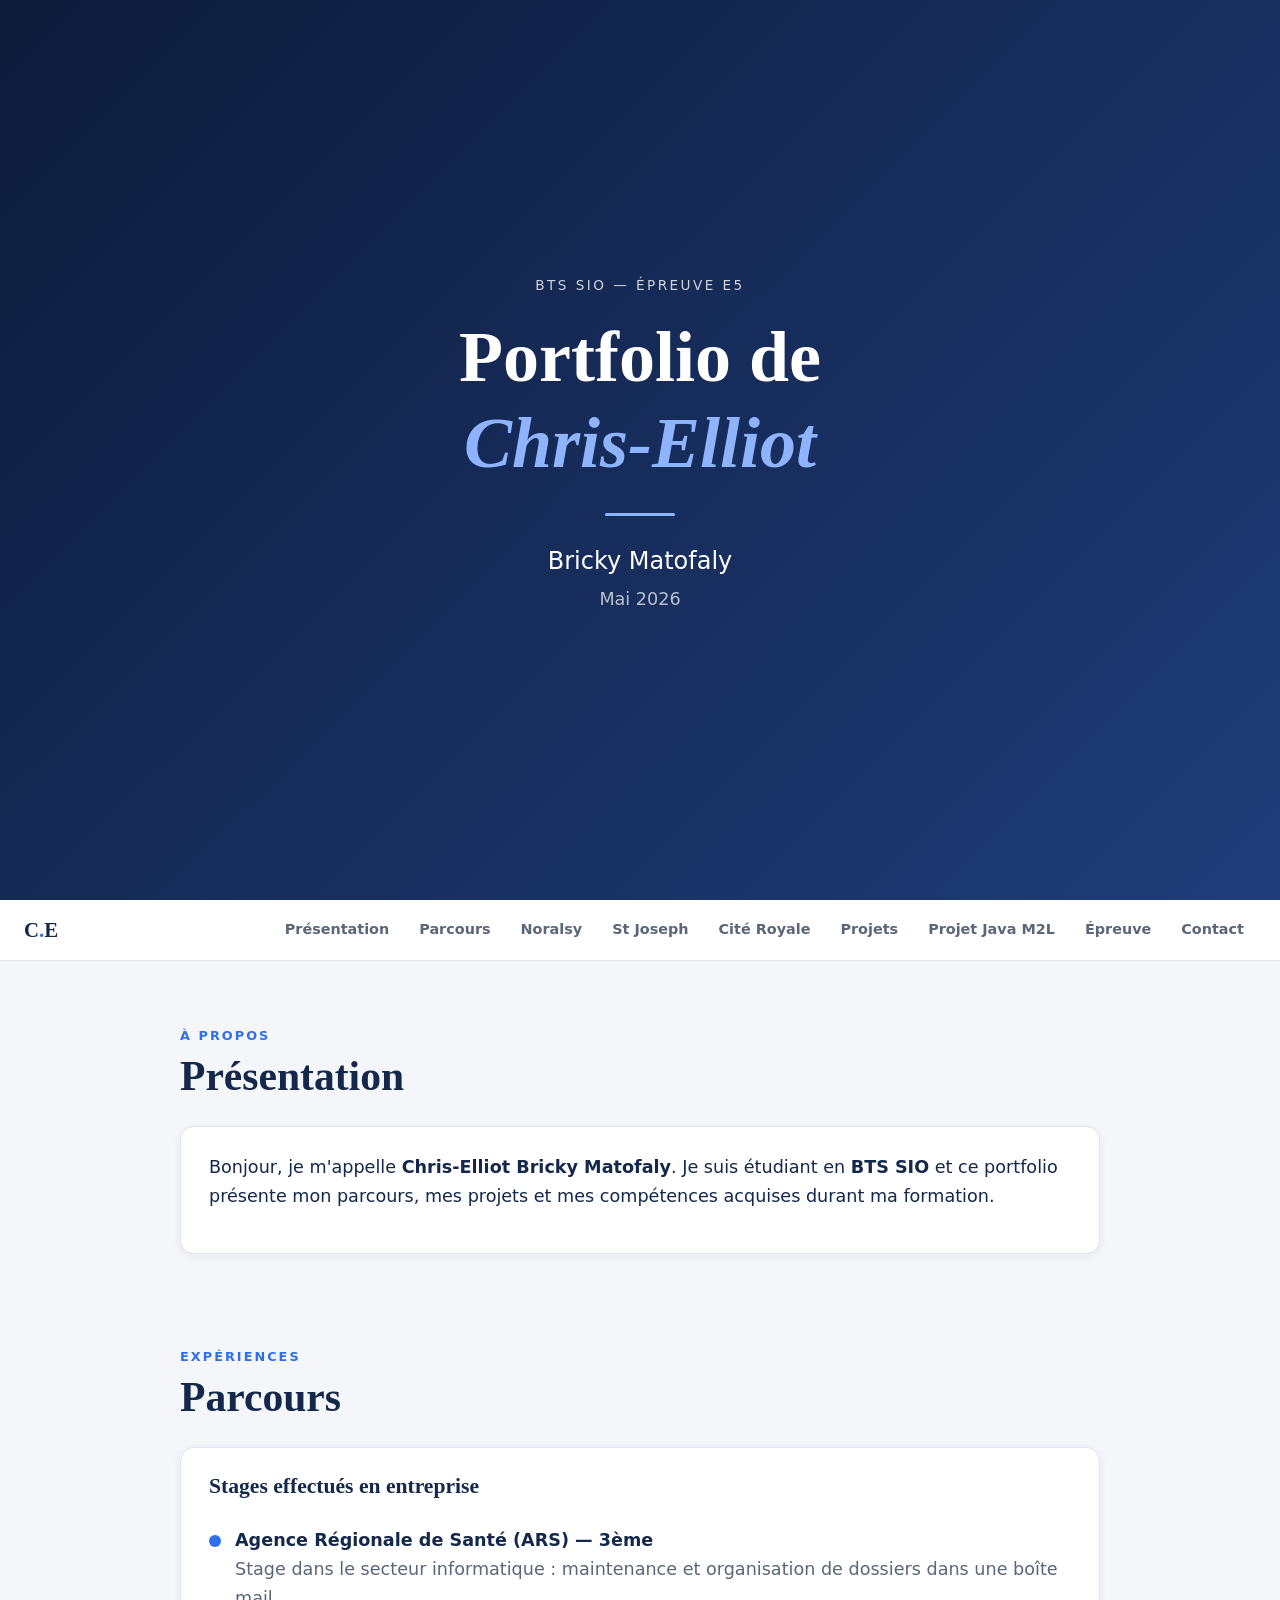
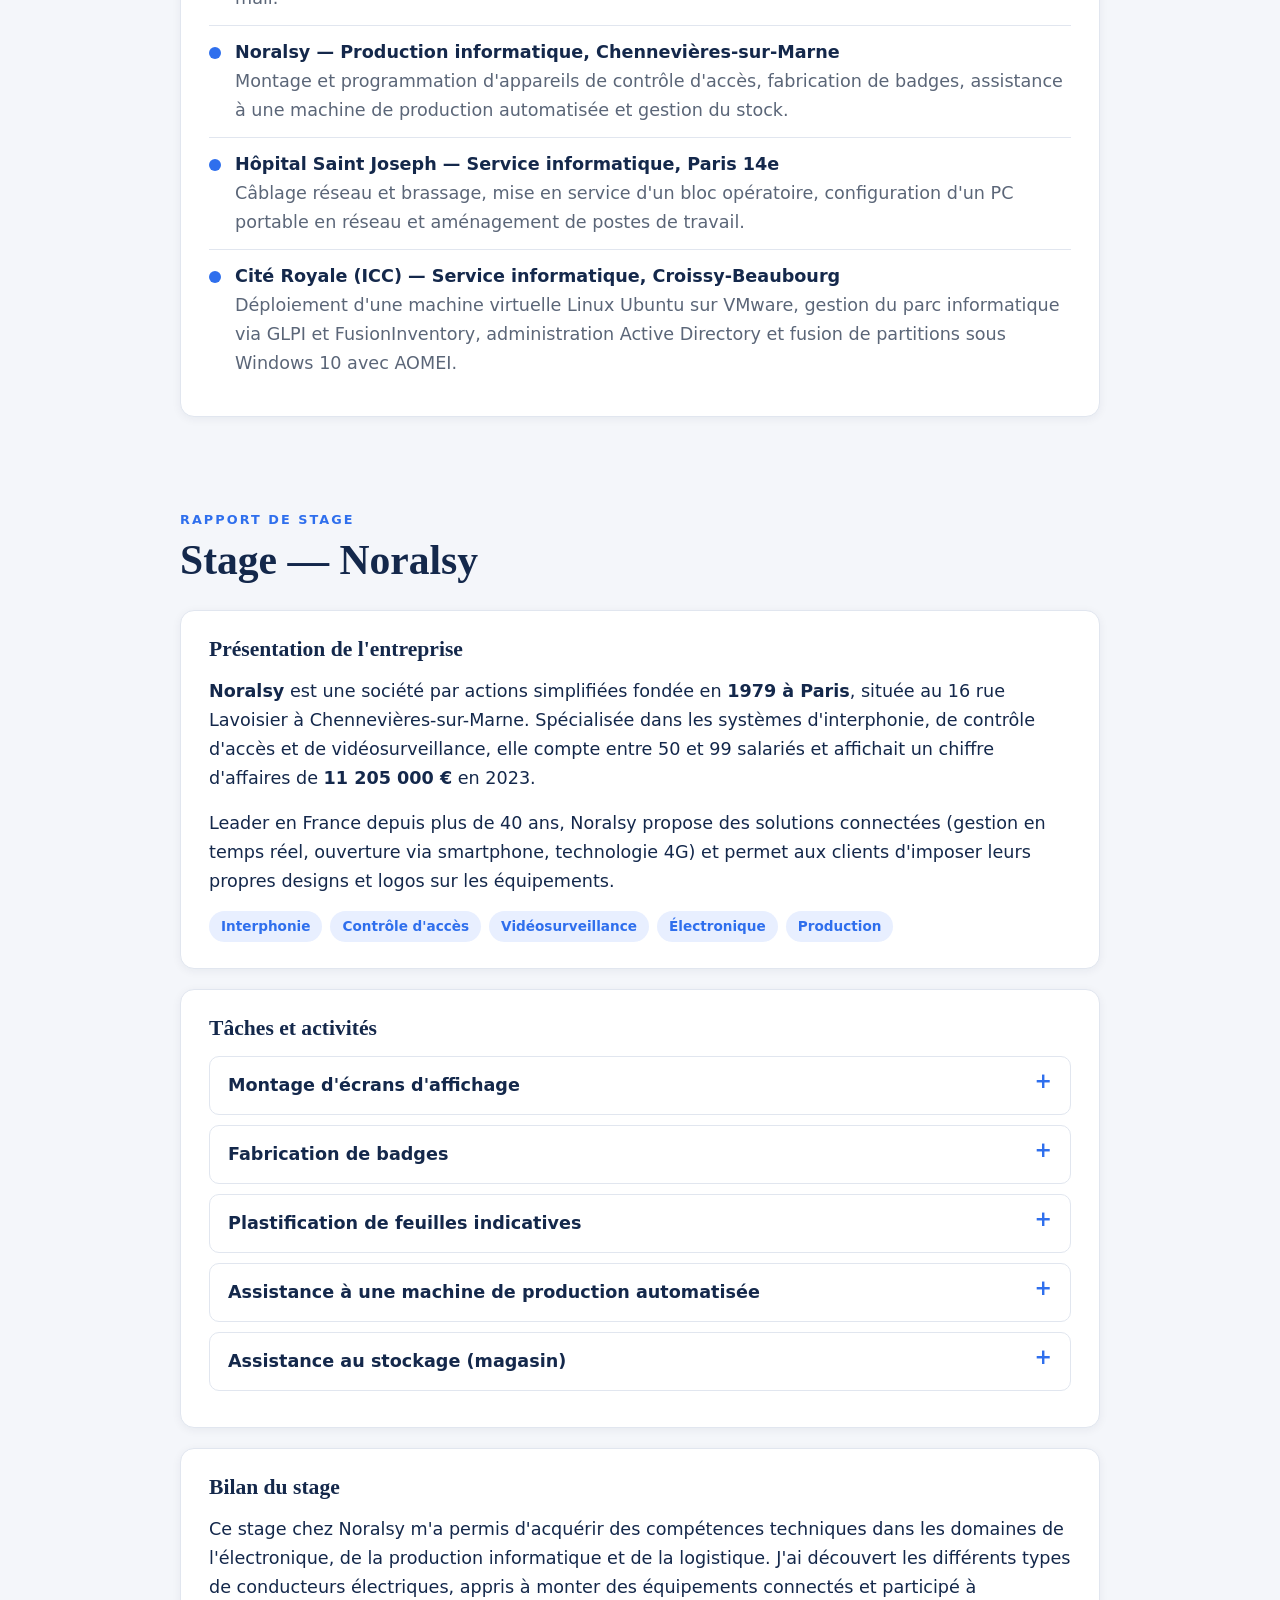
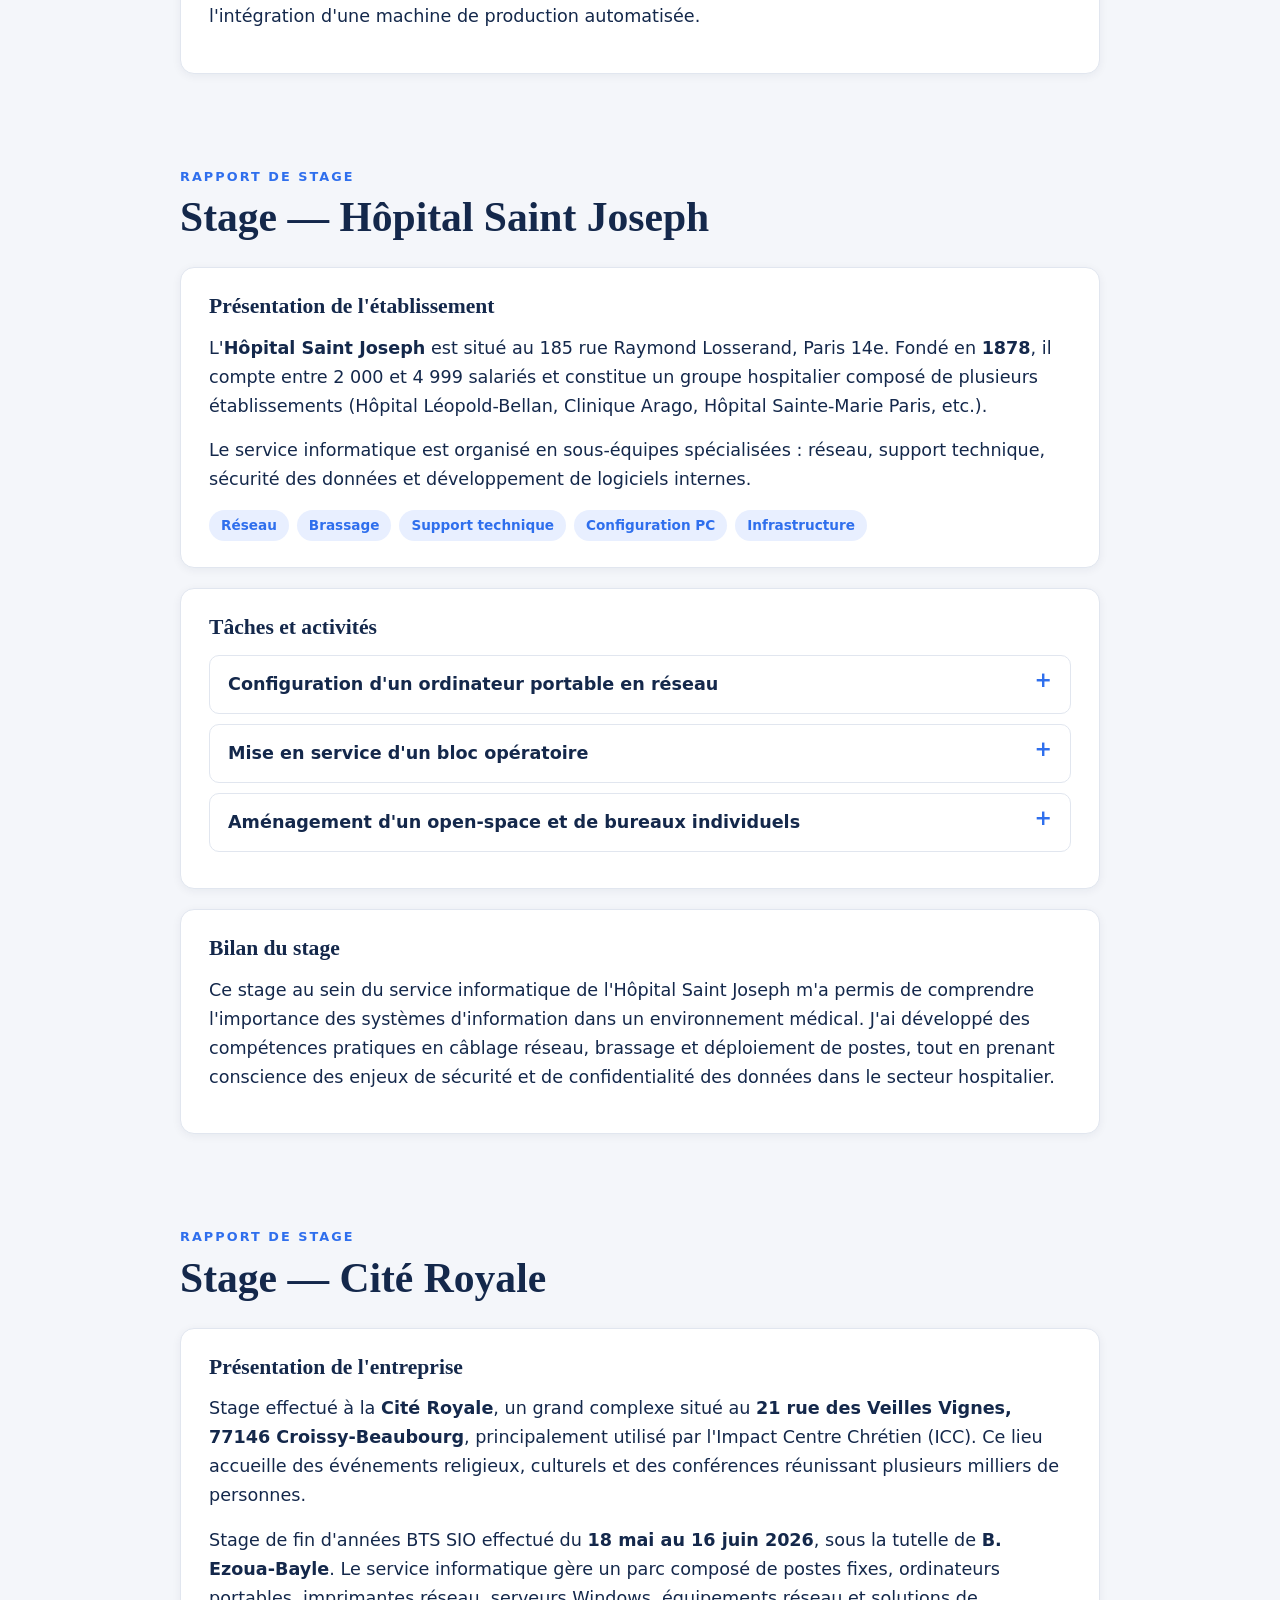
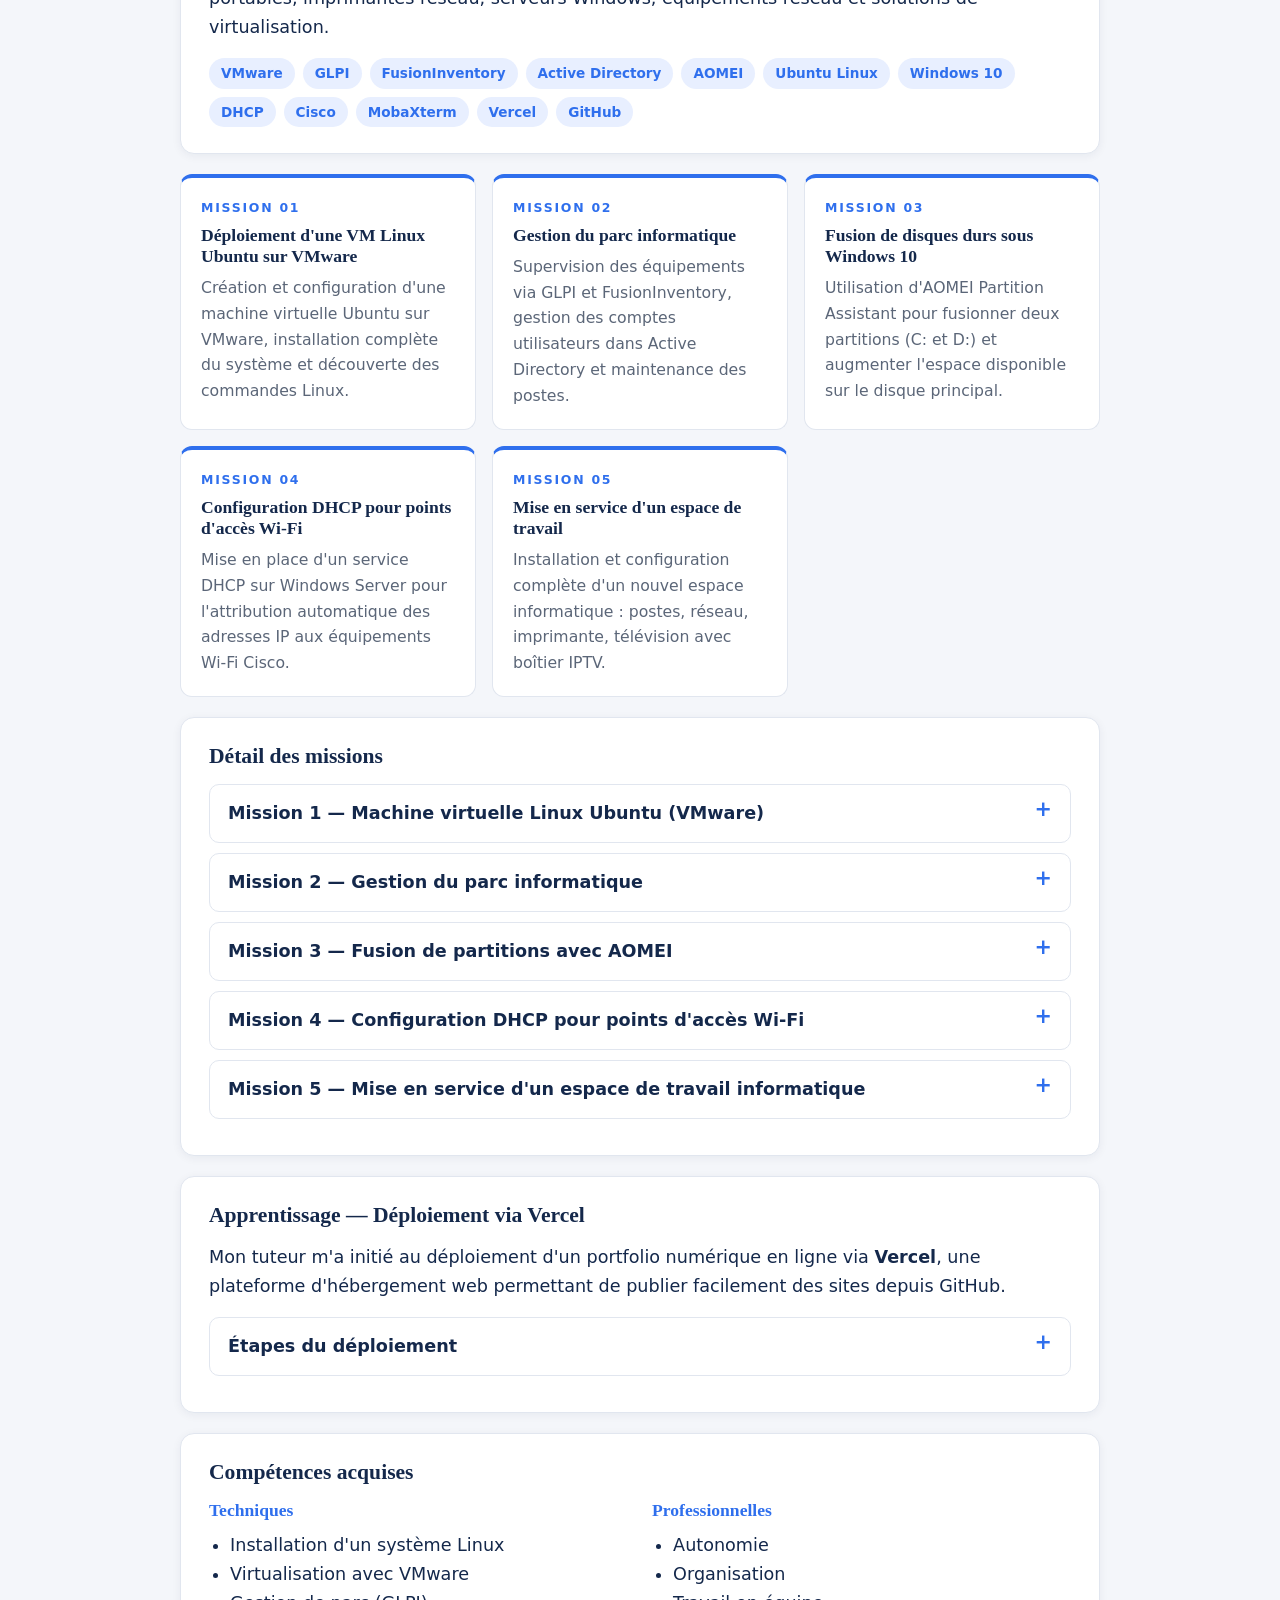
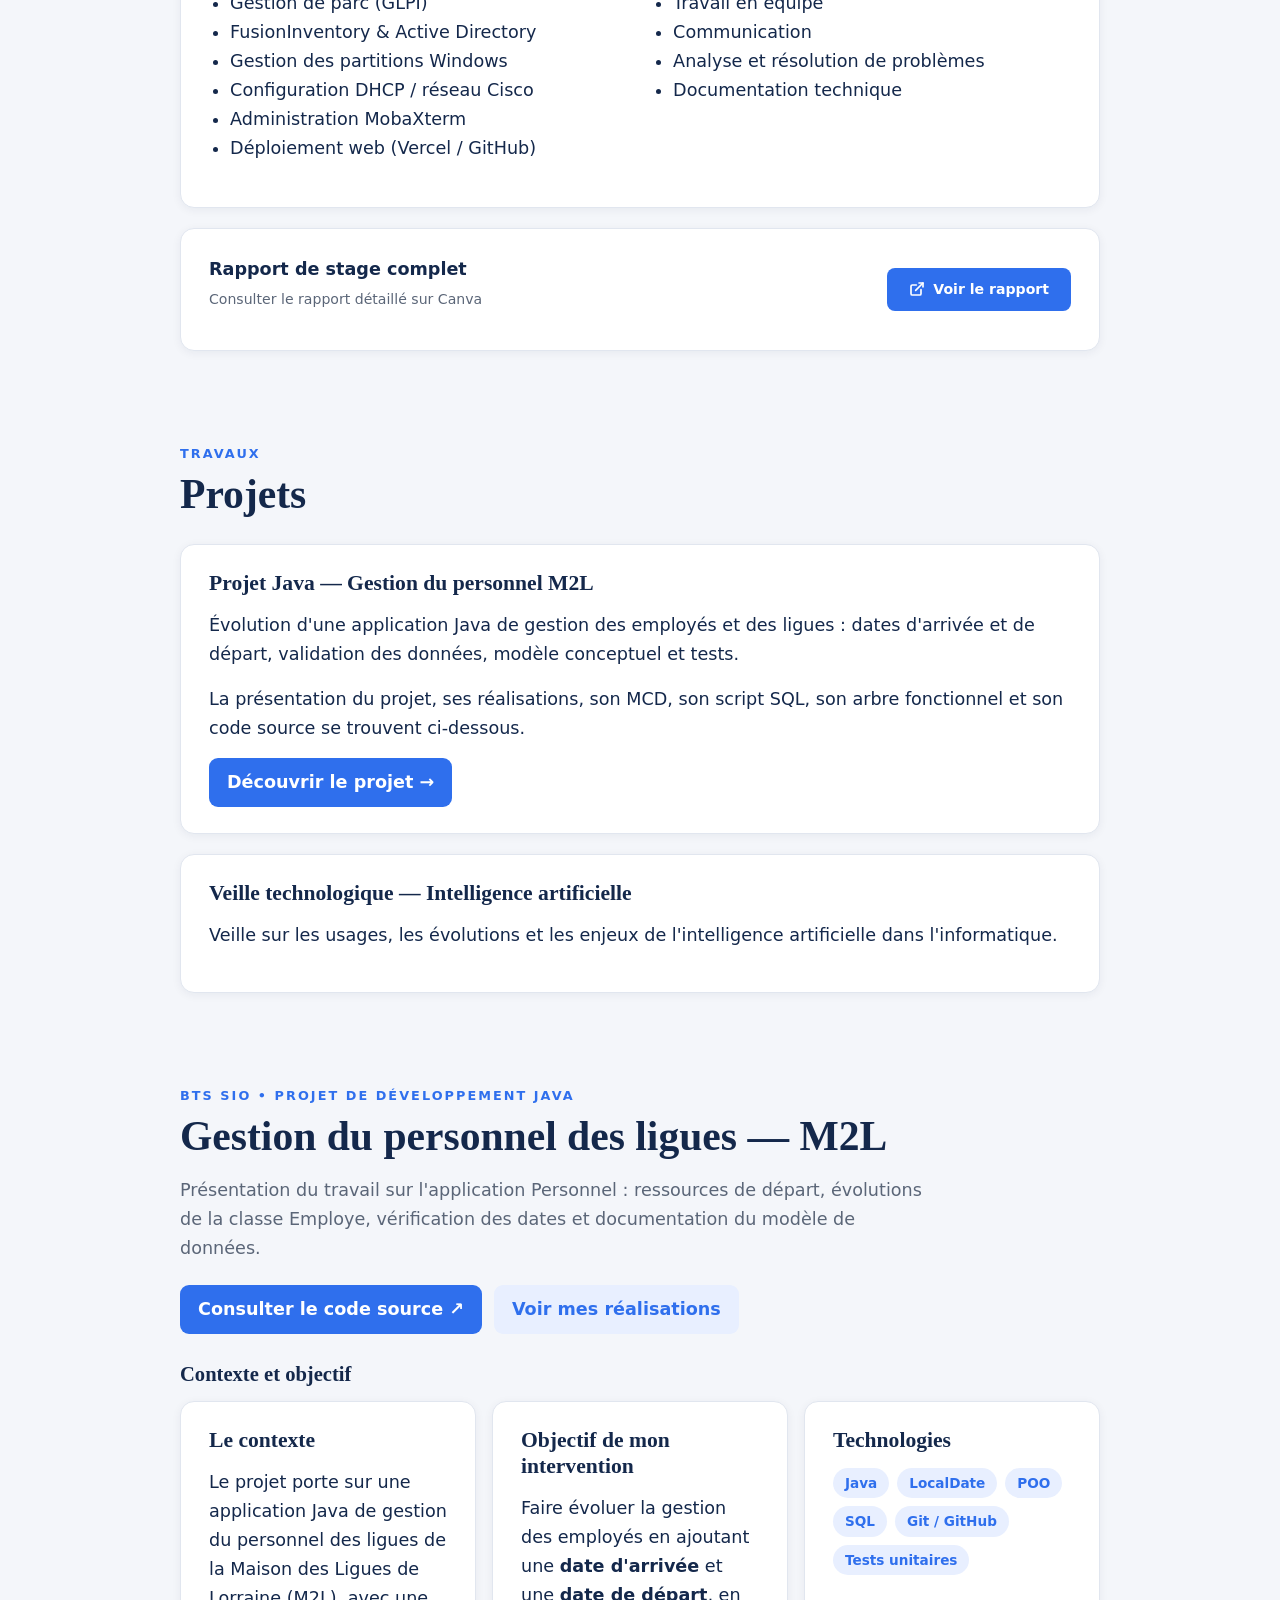
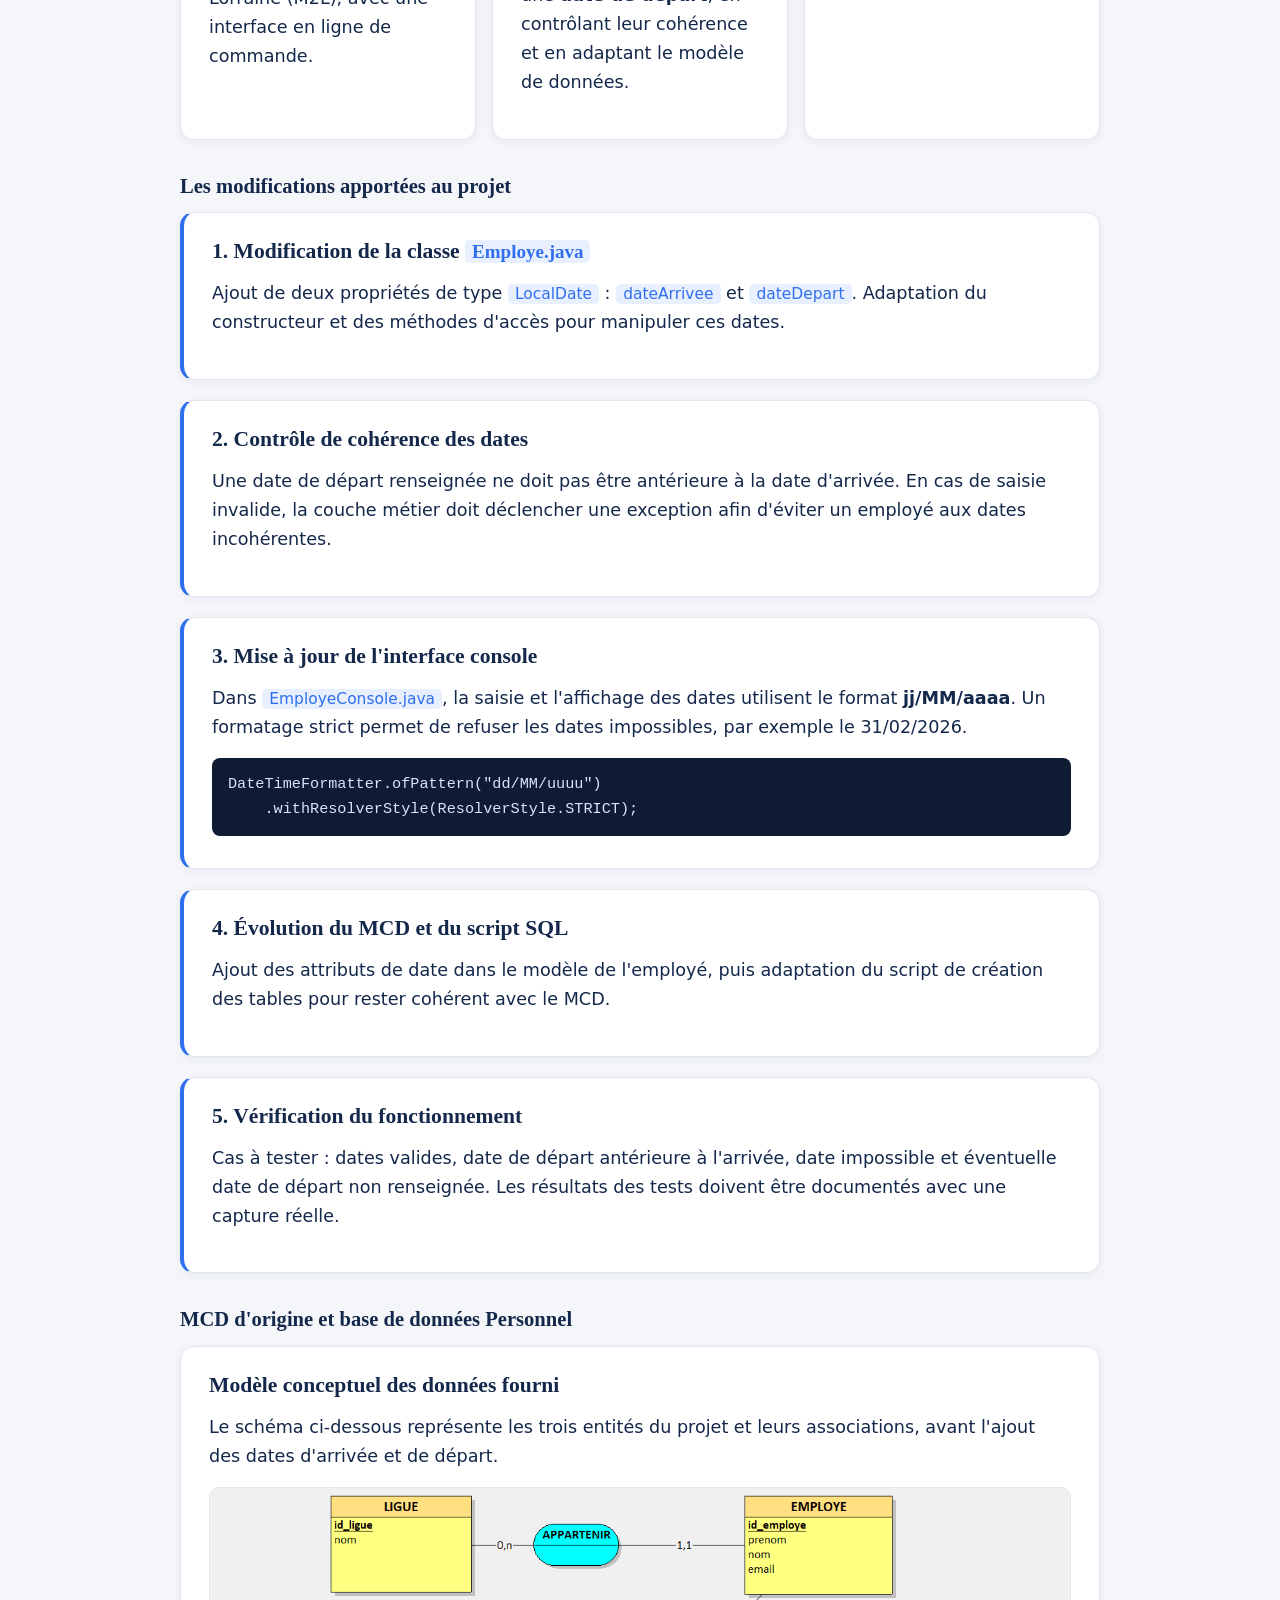
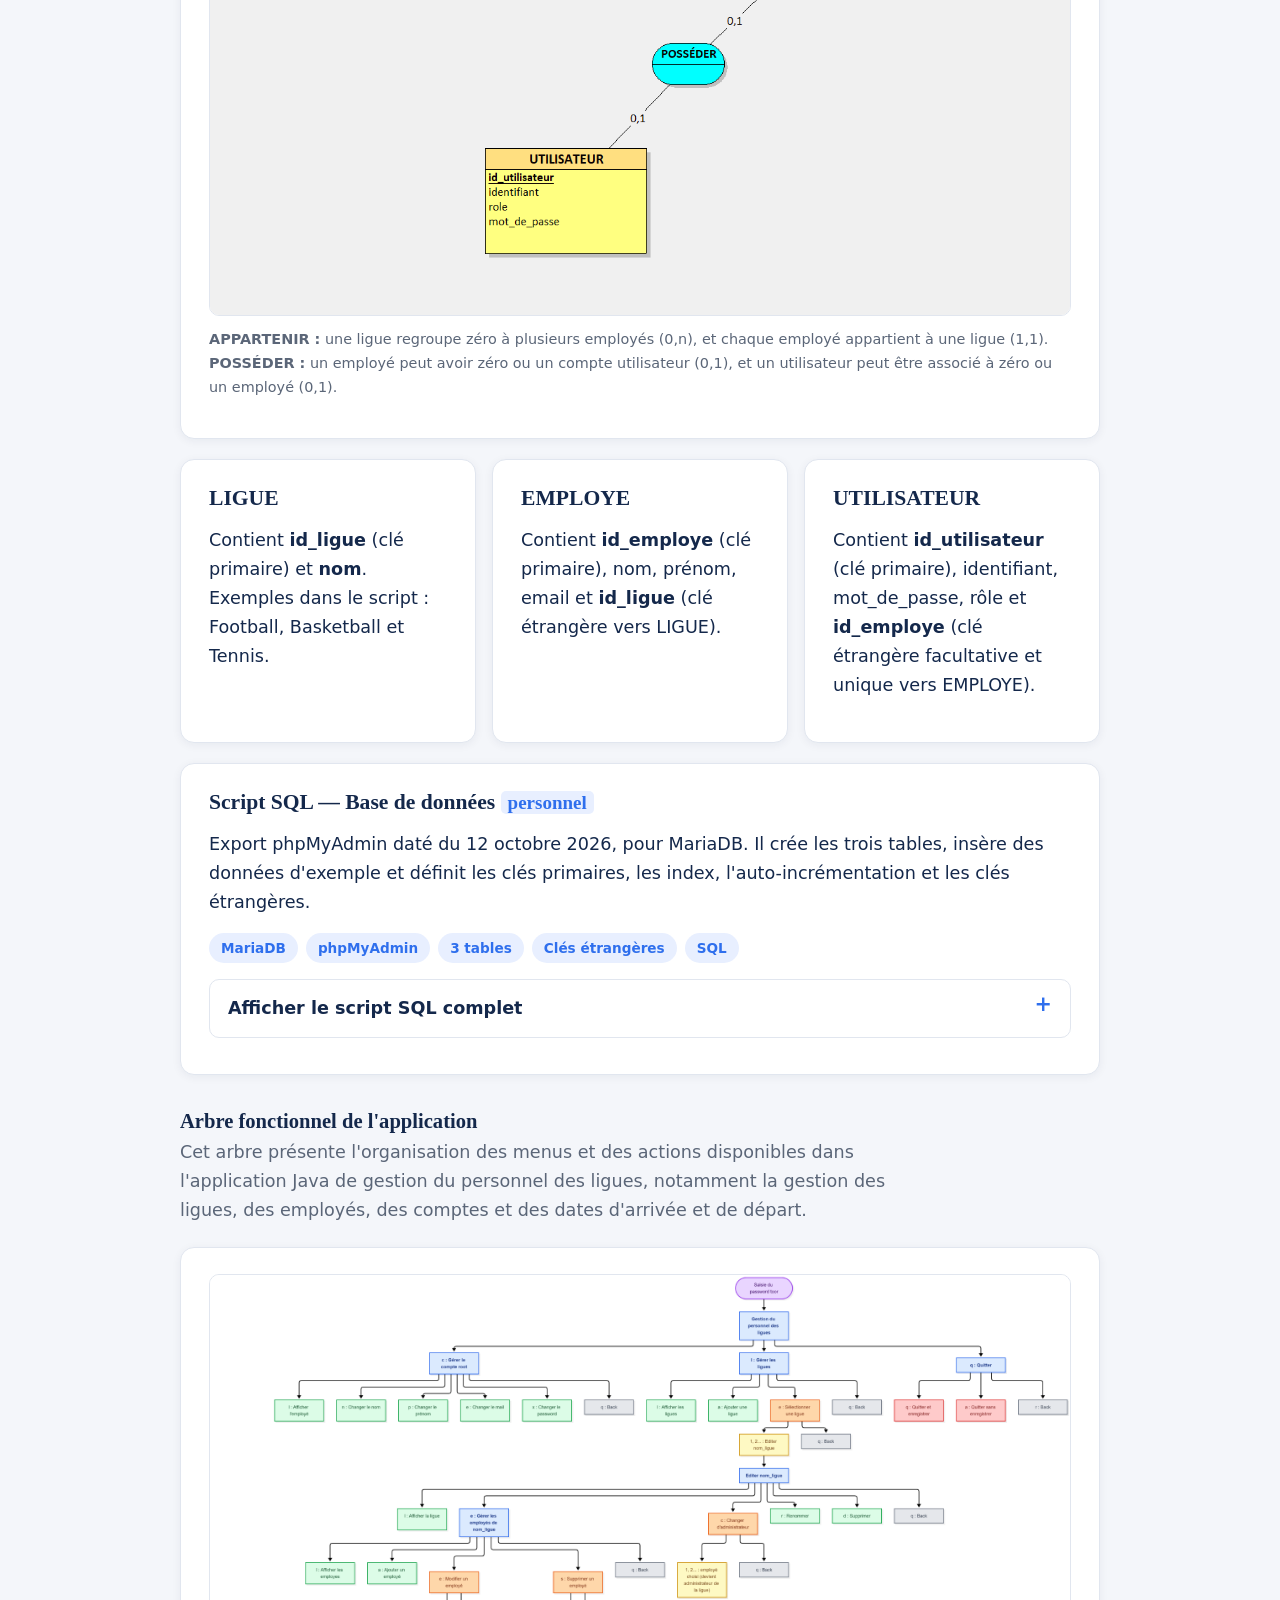
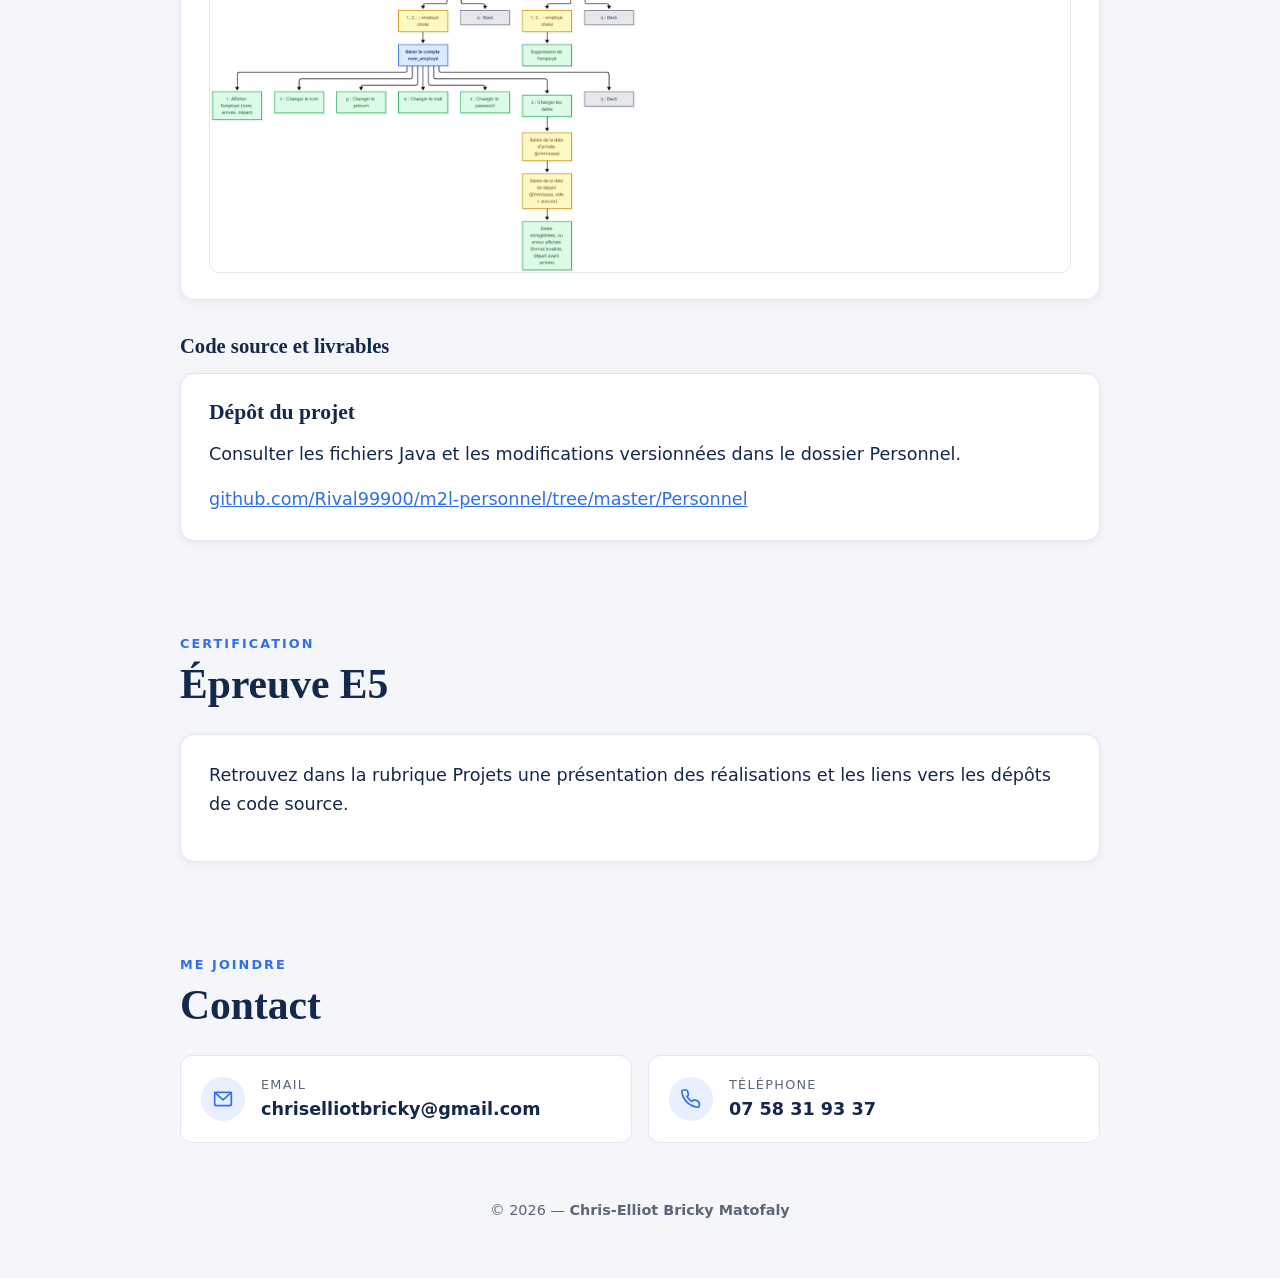
==== commit 1bc1dee4: "Update hero eyebrow text from E4 to E5" ====
--- a/index.html
+++ b/index.html
@@ -12,7 +12,7 @@
   <!-- HERO -->
   <section class="hero">
     <div class="hero-content">
-      <span class="hero-eyebrow">BTS SIO — Épreuve E4</span>
+      <span class="hero-eyebrow">BTS SIO — Épreuve E5</span>
       <h1>Portfolio de<br><em>Chris-Elliot</em></h1>
       <div class="hero-divider"></div>
       <p class="hero-sub">Bricky Matofaly</p>
